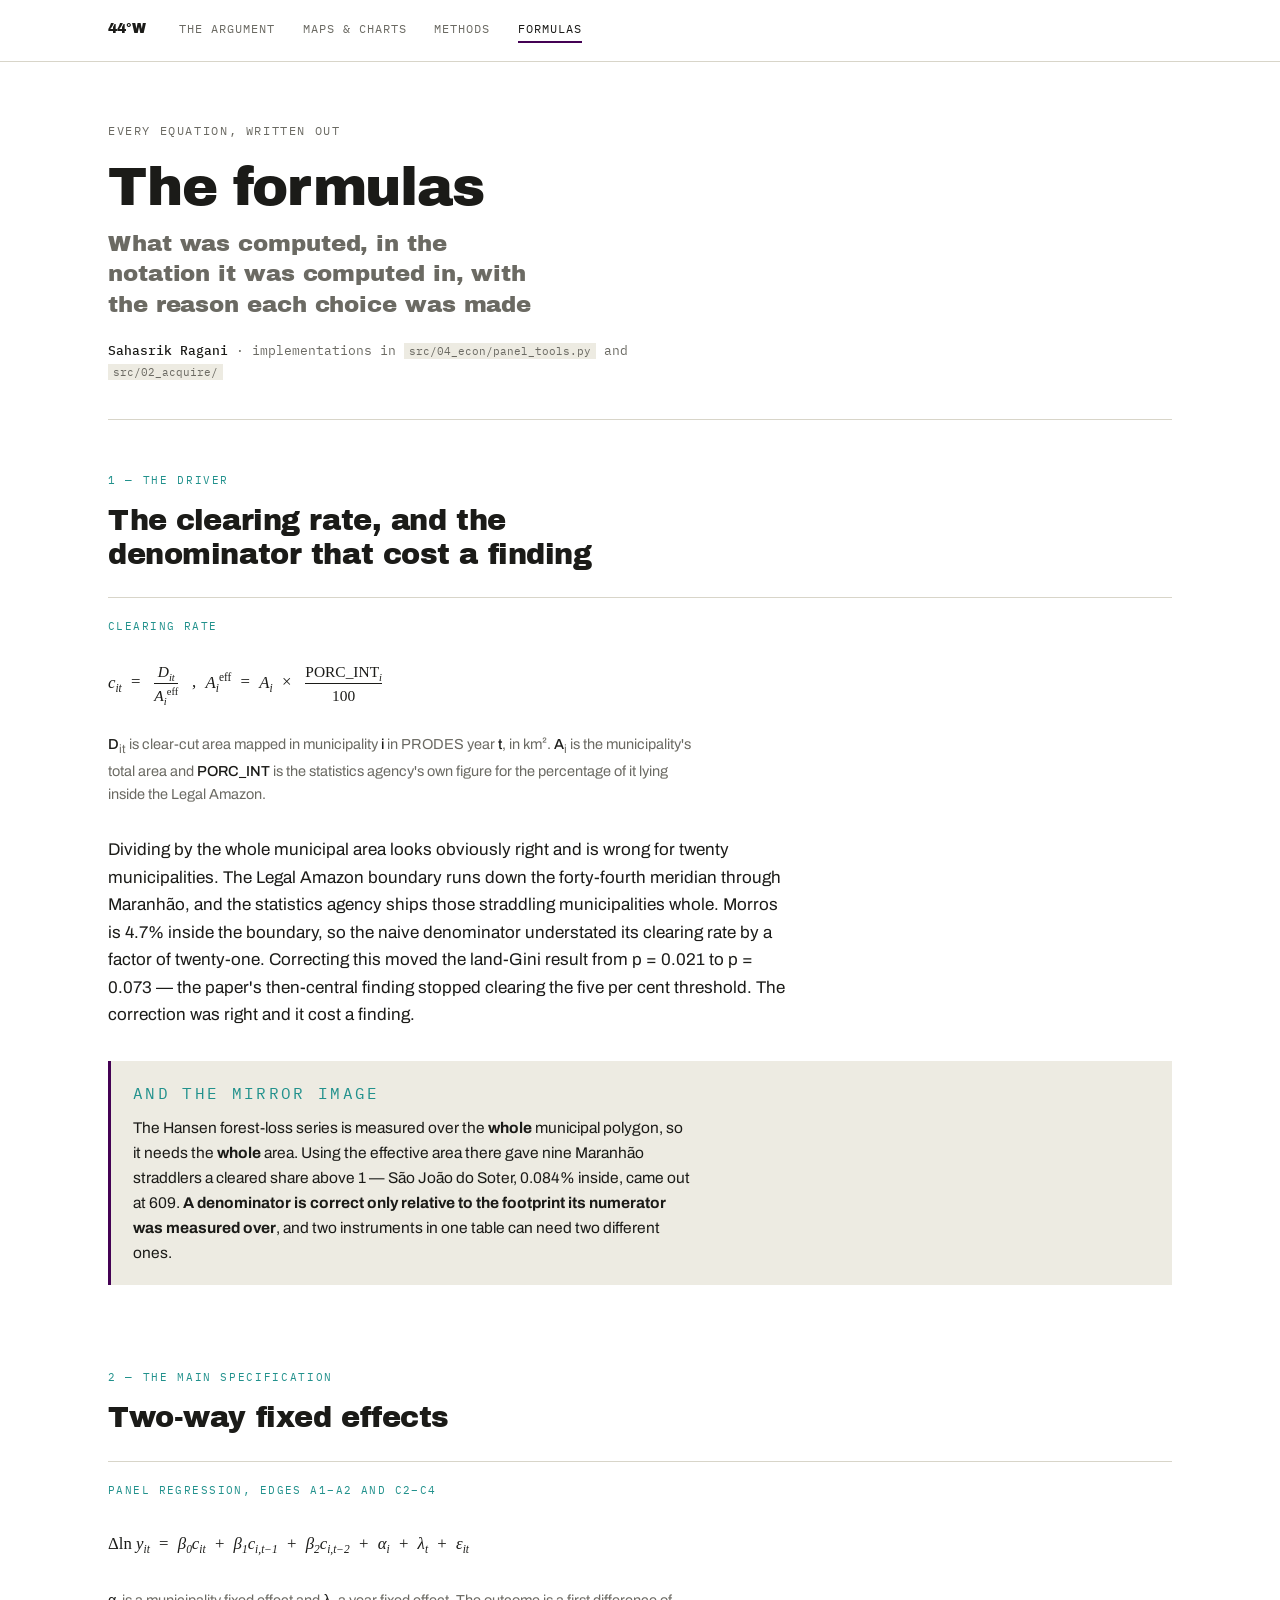
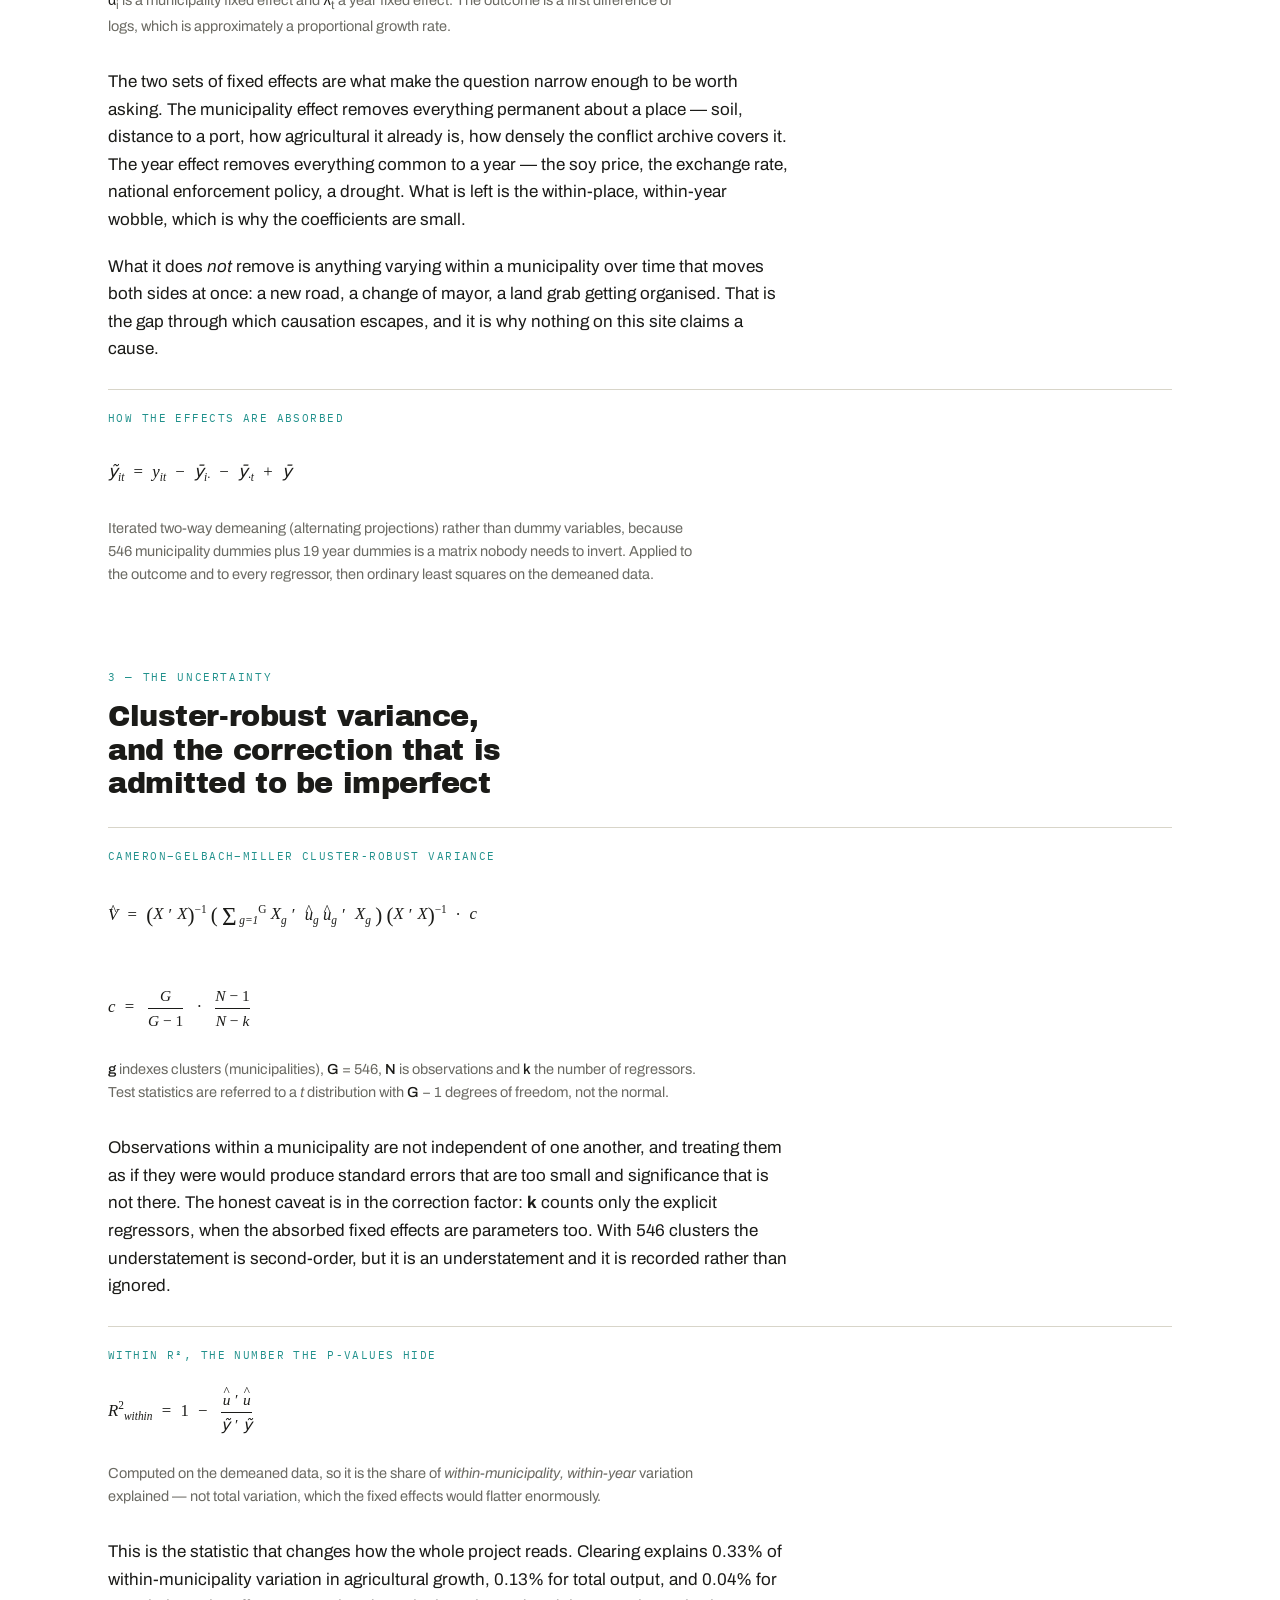
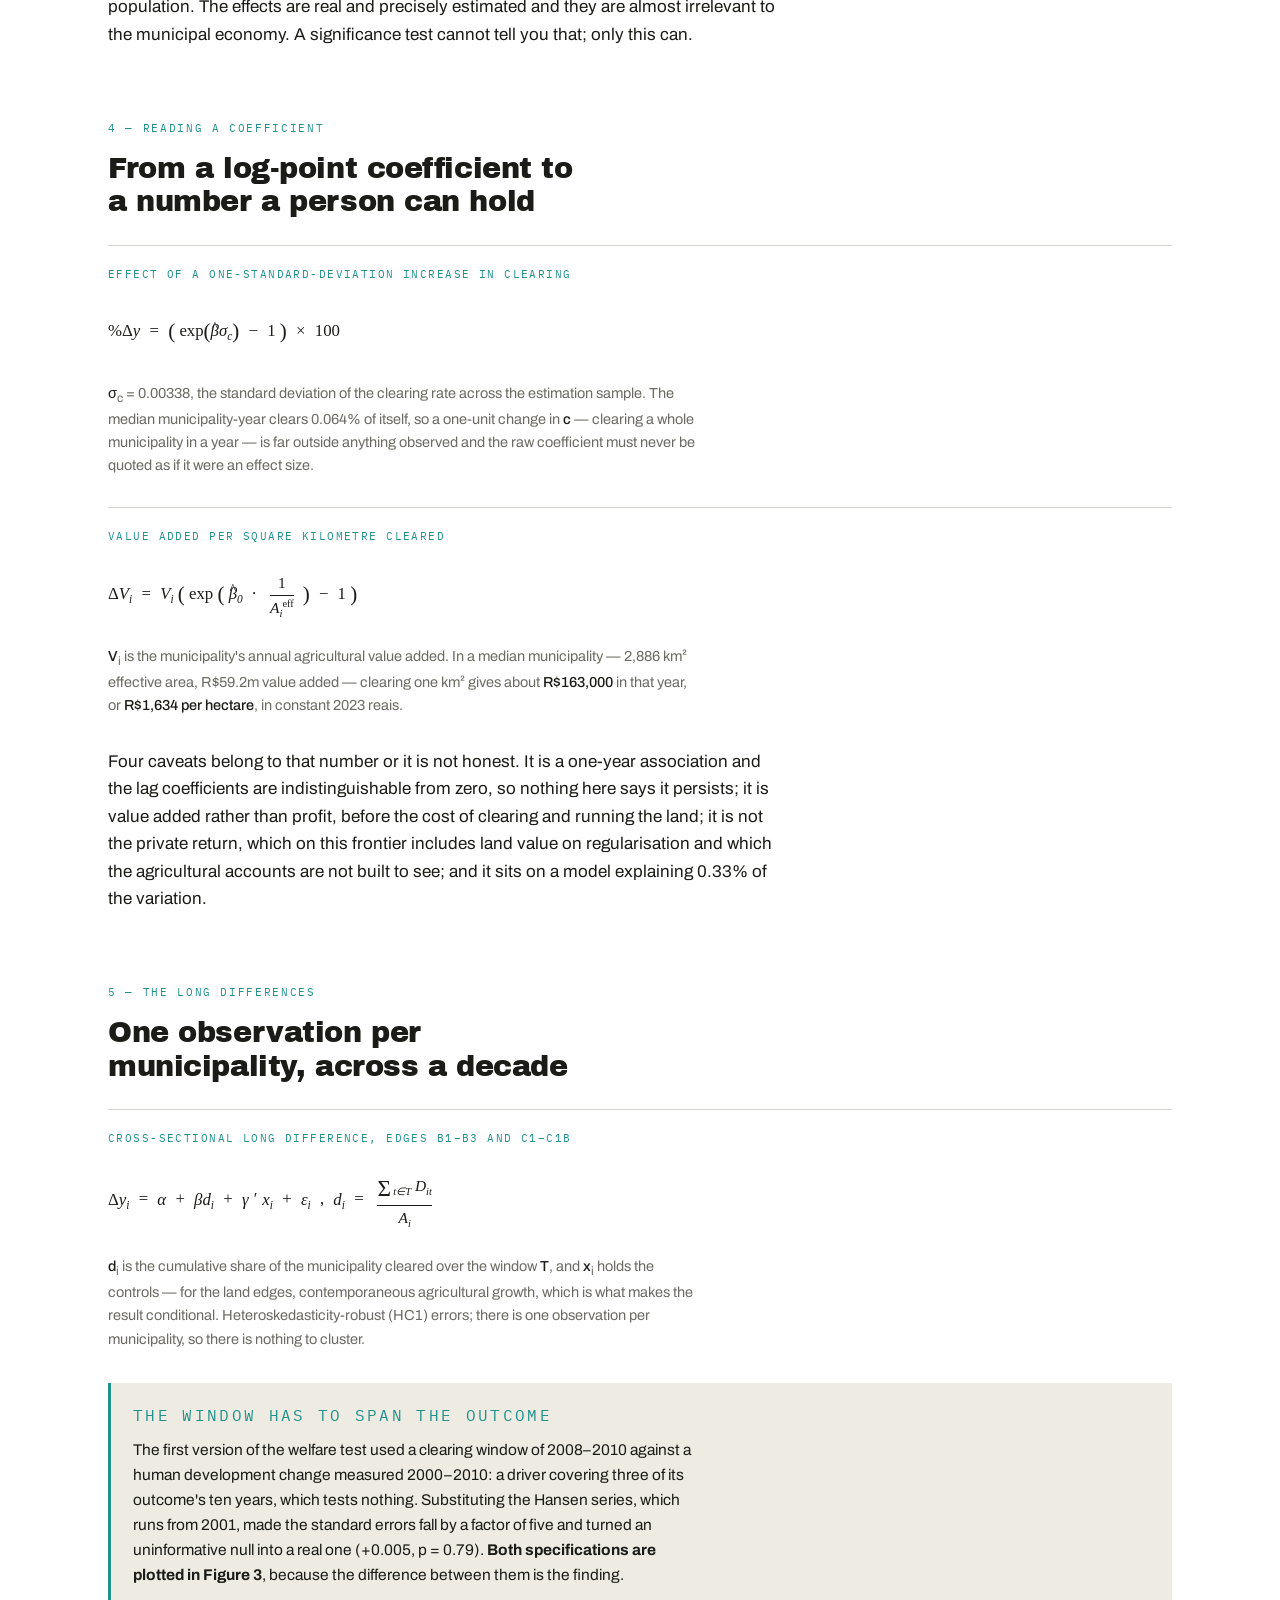
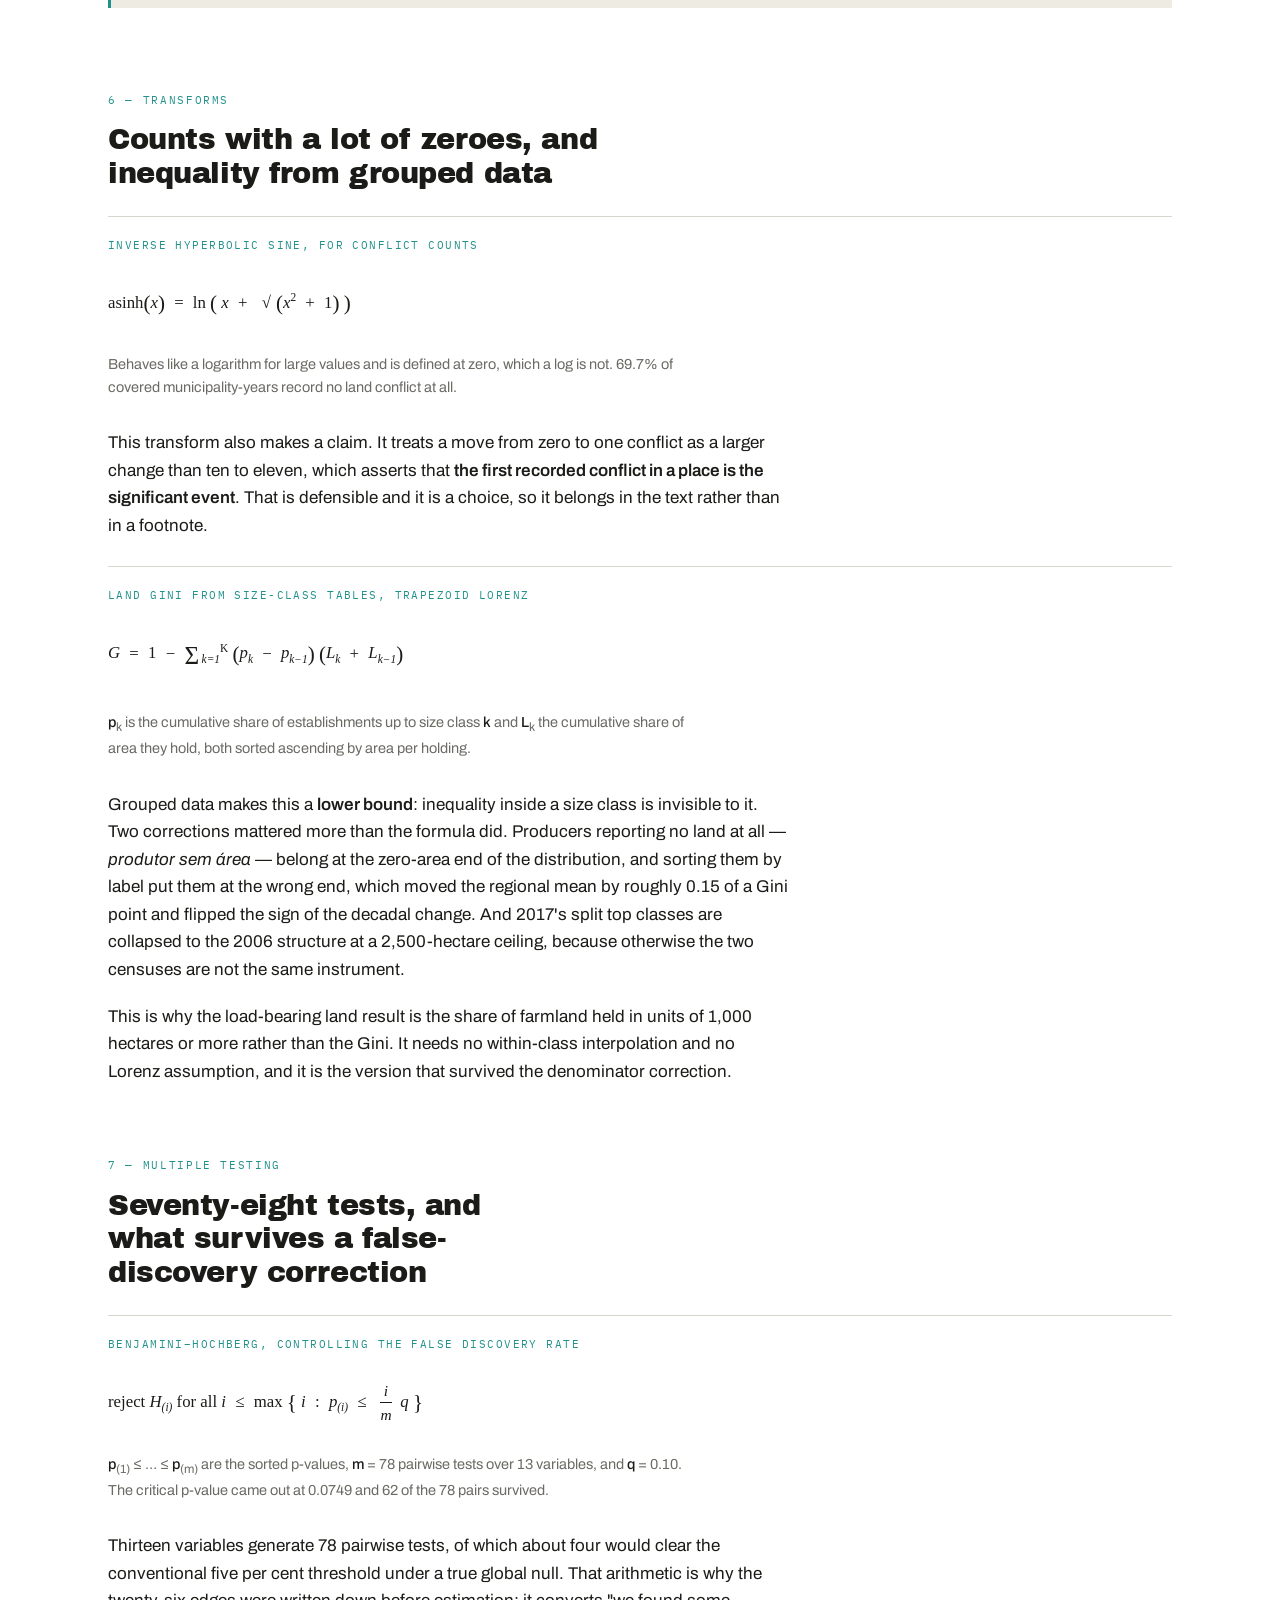
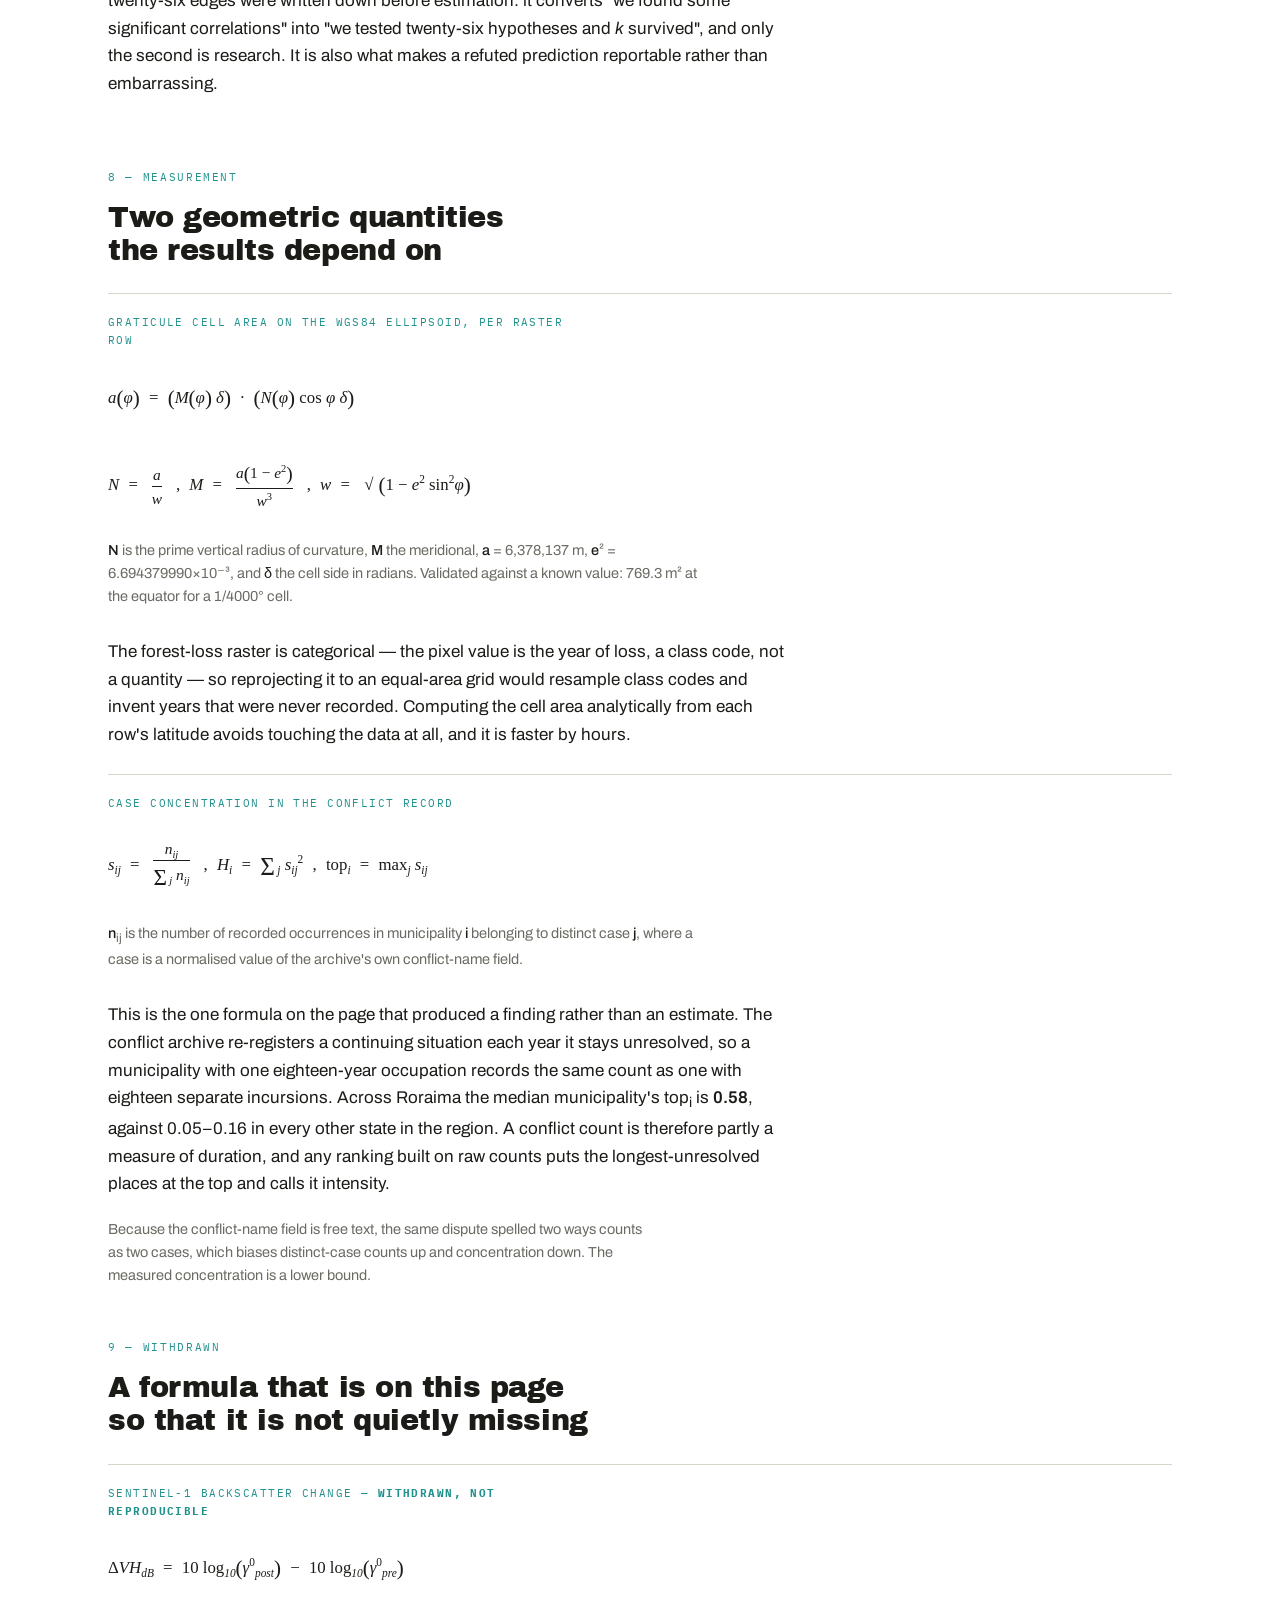
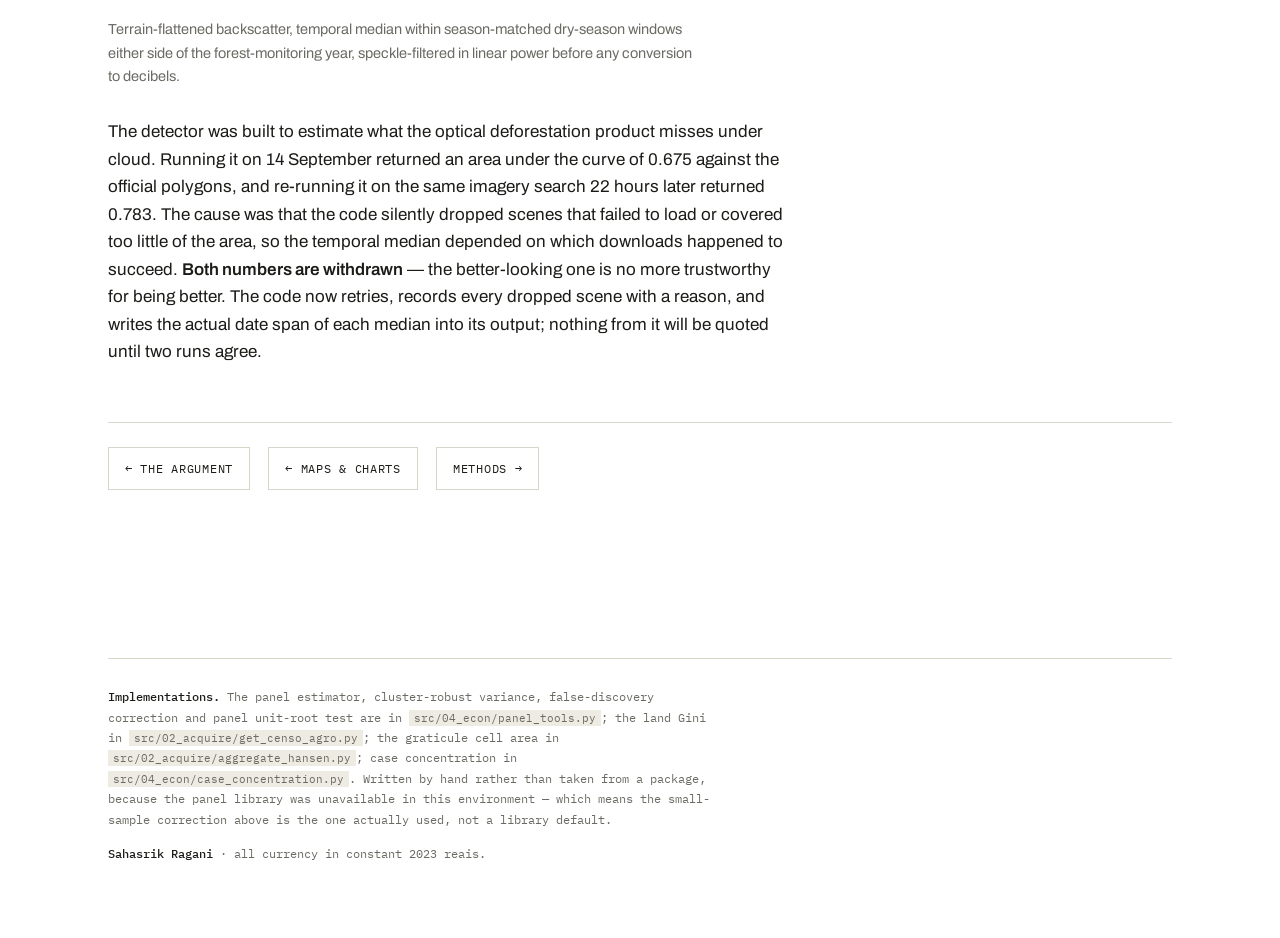
==== formulas.html @ 08ed49d7 "Amazon decoupling site" ====
<!doctype html>
<html lang="en">
<head>
<meta charset="utf-8">
<meta name="viewport" content="width=device-width, initial-scale=1">
<title>Formulas — Amazon deforestation and growth</title>
<meta name="description" content="Every equation used in the Amazon decoupling panel, written out: the fixed-effects specification, cluster-robust errors, the land Gini, the transforms and the corrections.">
<link rel="preconnect" href="https://fonts.googleapis.com">
<link rel="preconnect" href="https://fonts.gstatic.com" crossorigin>
<link rel="stylesheet" href="https://fonts.googleapis.com/css2?family=Archivo:wght@400;500;600;700&family=Archivo+Black&family=IBM+Plex+Mono:wght@400;500&display=swap">
<link rel="stylesheet" href="assets/style.css">
</head>
<body>

<nav class="nav"><div class="wrap">
  <a class="mark" href="index.html">44°W</a>
  <a class="page" href="index.html">The argument</a>
  <a class="page" href="maps.html">Maps &amp; charts</a>
  <a class="page" href="methods.html">Methods</a>
  <a class="page" href="formulas.html" aria-current="page">Formulas</a>
</div></nav>

<div class="wrap">

<header class="mast">
  <p class="eyebrow">Every equation, written out</p>
  <h1>The formulas
    <span class="sub">What was computed, in the notation it was computed in, with the reason each choice was made</span>
  </h1>
  <p class="byline"><b>Sahasrik Ragani</b> · implementations in <code>src/04_econ/panel_tools.py</code> and <code>src/02_acquire/</code></p>
</header>

<main>

<section>
  <p class="beat">1 — The driver</p>
  <h2>The clearing rate, and the denominator that cost a finding</h2>

  <div class="formula">
    <p class="name">Clearing rate</p>
    <div class="math"><span class="v">c</span><sub>it</sub> <span class="op">=</span>
      <span class="frac"><span class="num"><span class="v">D</span><sub>it</sub></span><span class="den"><span class="v">A</span><sub>i</sub><sup>eff</sup></span></span>
      <span class="op">,</span>
      <span class="v">A</span><sub>i</sub><sup>eff</sup> <span class="op">=</span>
      <span class="v">A</span><sub>i</sub> <span class="op">×</span>
      <span class="frac"><span class="num">PORC_INT<sub>i</sub></span><span class="den">100</span></span>
    </div>
    <p class="where"><b>D</b><sub>it</sub> is clear-cut area mapped in municipality <b>i</b> in PRODES year <b>t</b>, in km². <b>A</b><sub>i</sub> is the municipality's total area and <b>PORC_INT</b> is the statistics agency's own figure for the percentage of it lying inside the Legal Amazon.</p>
  </div>

  <p>Dividing by the whole municipal area looks obviously right and is wrong for twenty municipalities. The Legal Amazon boundary runs down the forty-fourth meridian through Maranhão, and the statistics agency ships those straddling municipalities whole. Morros is 4.7% inside the boundary, so the naive denominator understated its clearing rate by a factor of twenty-one. Correcting this moved the land-Gini result from p = 0.021 to p = 0.073 — the paper's then-central finding stopped clearing the five per cent threshold. The correction was right and it cost a finding.</p>

  <div class="note warn">
    <p class="beat">And the mirror image</p>
    <p>The Hansen forest-loss series is measured over the <b>whole</b> municipal polygon, so it needs the <b>whole</b> area. Using the effective area there gave nine Maranhão straddlers a cleared share above 1 — São João do Soter, 0.084% inside, came out at 609. <b>A denominator is correct only relative to the footprint its numerator was measured over</b>, and two instruments in one table can need two different ones.</p>
  </div>
</section>

<section>
  <p class="beat">2 — The main specification</p>
  <h2>Two-way fixed effects</h2>

  <div class="formula">
    <p class="name">Panel regression, edges A1–A2 and C2–C4</p>
    <div class="math">
      Δ<span class="fn">ln</span> <span class="v">y</span><sub>it</sub> <span class="op">=</span>
      <span class="v">β</span><sub>0</sub><span class="v">c</span><sub>it</sub> <span class="op">+</span>
      <span class="v">β</span><sub>1</sub><span class="v">c</span><sub>i,t−1</sub> <span class="op">+</span>
      <span class="v">β</span><sub>2</sub><span class="v">c</span><sub>i,t−2</sub> <span class="op">+</span>
      <span class="v">α</span><sub>i</sub> <span class="op">+</span>
      <span class="v">λ</span><sub>t</sub> <span class="op">+</span>
      <span class="v">ε</span><sub>it</sub>
    </div>
    <p class="where"><b>α</b><sub>i</sub> is a municipality fixed effect and <b>λ</b><sub>t</sub> a year fixed effect. The outcome is a first difference of logs, which is approximately a proportional growth rate.</p>
  </div>

  <p>The two sets of fixed effects are what make the question narrow enough to be worth asking. The municipality effect removes everything permanent about a place — soil, distance to a port, how agricultural it already is, how densely the conflict archive covers it. The year effect removes everything common to a year — the soy price, the exchange rate, national enforcement policy, a drought. What is left is the within-place, within-year wobble, which is why the coefficients are small.</p>

  <p>What it does <em>not</em> remove is anything varying within a municipality over time that moves both sides at once: a new road, a change of mayor, a land grab getting organised. That is the gap through which causation escapes, and it is why nothing on this site claims a cause.</p>

  <div class="formula">
    <p class="name">How the effects are absorbed</p>
    <div class="math">
      <span class="v">ỹ</span><sub>it</sub> <span class="op">=</span>
      <span class="v">y</span><sub>it</sub> <span class="op">−</span>
      <span class="v">ȳ</span><sub>i·</sub> <span class="op">−</span>
      <span class="v">ȳ</span><sub>·t</sub> <span class="op">+</span>
      <span class="v">ȳ</span>
    </div>
    <p class="where">Iterated two-way demeaning (alternating projections) rather than dummy variables, because 546 municipality dummies plus 19 year dummies is a matrix nobody needs to invert. Applied to the outcome and to every regressor, then ordinary least squares on the demeaned data.</p>
  </div>
</section>

<section>
  <p class="beat">3 — The uncertainty</p>
  <h2>Cluster-robust variance, and the correction that is admitted to be imperfect</h2>

  <div class="formula">
    <p class="name">Cameron–Gelbach–Miller cluster-robust variance</p>
    <div class="math">
      <span class="hat"><span class="v">V</span></span> <span class="op">=</span>
      <span class="paren">(</span><span class="v">X</span><span class="op">′</span><span class="v">X</span><span class="paren">)</span><sup>−1</sup>
      <span class="paren">(</span>
      <span class="big">Σ</span><sub>g=1</sub><sup>G</sup>
      <span class="v">X</span><sub>g</sub><span class="op">′</span>
      <span class="hat"><span class="v">u</span></span><sub>g</sub>
      <span class="hat"><span class="v">u</span></span><sub>g</sub><span class="op">′</span>
      <span class="v">X</span><sub>g</sub>
      <span class="paren">)</span>
      <span class="paren">(</span><span class="v">X</span><span class="op">′</span><span class="v">X</span><span class="paren">)</span><sup>−1</sup>
      <span class="op">·</span> <span class="v">c</span>
    </div>
    <div class="math">
      <span class="v">c</span> <span class="op">=</span>
      <span class="frac"><span class="num"><span class="v">G</span></span><span class="den"><span class="v">G</span> − 1</span></span>
      <span class="op">·</span>
      <span class="frac"><span class="num"><span class="v">N</span> − 1</span><span class="den"><span class="v">N</span> − <span class="v">k</span></span></span>
    </div>
    <p class="where"><b>g</b> indexes clusters (municipalities), <b>G</b> = 546, <b>N</b> is observations and <b>k</b> the number of regressors. Test statistics are referred to a <i>t</i> distribution with <b>G</b> − 1 degrees of freedom, not the normal.</p>
  </div>

  <p>Observations within a municipality are not independent of one another, and treating them as if they were would produce standard errors that are too small and significance that is not there. The honest caveat is in the correction factor: <b>k</b> counts only the explicit regressors, when the absorbed fixed effects are parameters too. With 546 clusters the understatement is second-order, but it is an understatement and it is recorded rather than ignored.</p>

  <div class="formula">
    <p class="name">Within R², the number the p-values hide</p>
    <div class="math">
      <span class="v">R</span><sup>2</sup><sub>within</sub> <span class="op">=</span>
      1 <span class="op">−</span>
      <span class="frac"><span class="num"><span class="hat"><span class="v">u</span></span><span class="op">′</span><span class="hat"><span class="v">u</span></span></span><span class="den"><span class="v">ỹ</span><span class="op">′</span><span class="v">ỹ</span></span></span>
    </div>
    <p class="where">Computed on the demeaned data, so it is the share of <i>within-municipality, within-year</i> variation explained — not total variation, which the fixed effects would flatter enormously.</p>
  </div>

  <p>This is the statistic that changes how the whole project reads. Clearing explains 0.33% of within-municipality variation in agricultural growth, 0.13% for total output, and 0.04% for population. The effects are real and precisely estimated and they are almost irrelevant to the municipal economy. A significance test cannot tell you that; only this can.</p>
</section>

<section>
  <p class="beat">4 — Reading a coefficient</p>
  <h2>From a log-point coefficient to a number a person can hold</h2>

  <div class="formula">
    <p class="name">Effect of a one-standard-deviation increase in clearing</p>
    <div class="math">
      %Δ<span class="v">y</span> <span class="op">=</span>
      <span class="paren">(</span>
      <span class="fn">exp</span><span class="paren">(</span><span class="hat"><span class="v">β</span></span><span class="v">σ</span><sub>c</sub><span class="paren">)</span>
      <span class="op">−</span> 1 <span class="paren">)</span> <span class="op">×</span> 100
    </div>
    <p class="where"><b>σ</b><sub>c</sub> = 0.00338, the standard deviation of the clearing rate across the estimation sample. The median municipality-year clears 0.064% of itself, so a one-unit change in <b>c</b> — clearing a whole municipality in a year — is far outside anything observed and the raw coefficient must never be quoted as if it were an effect size.</p>
  </div>

  <div class="formula">
    <p class="name">Value added per square kilometre cleared</p>
    <div class="math">
      Δ<span class="v">V</span><sub>i</sub> <span class="op">=</span>
      <span class="v">V</span><sub>i</sub>
      <span class="paren">(</span>
      <span class="fn">exp</span> <span class="paren">(</span>
      <span class="hat"><span class="v">β</span></span><sub>0</sub> <span class="op">·</span>
      <span class="frac"><span class="num">1</span><span class="den"><span class="v">A</span><sub>i</sub><sup>eff</sup></span></span>
      <span class="paren">)</span> <span class="op">−</span> 1 <span class="paren">)</span>
    </div>
    <p class="where"><b>V</b><sub>i</sub> is the municipality's annual agricultural value added. In a median municipality — 2,886 km² effective area, R$59.2m value added — clearing one km² gives about <b>R$163,000</b> in that year, or <b>R$1,634 per hectare</b>, in constant 2023 reais.</p>
  </div>

  <p>Four caveats belong to that number or it is not honest. It is a one-year association and the lag coefficients are indistinguishable from zero, so nothing here says it persists; it is value added rather than profit, before the cost of clearing and running the land; it is not the private return, which on this frontier includes land value on regularisation and which the agricultural accounts are not built to see; and it sits on a model explaining 0.33% of the variation.</p>
</section>

<section>
  <p class="beat">5 — The long differences</p>
  <h2>One observation per municipality, across a decade</h2>

  <div class="formula">
    <p class="name">Cross-sectional long difference, edges B1–B3 and C1–C1b</p>
    <div class="math">
      Δ<span class="v">y</span><sub>i</sub> <span class="op">=</span>
      <span class="v">α</span> <span class="op">+</span>
      <span class="v">β</span><span class="v">d</span><sub>i</sub> <span class="op">+</span>
      <span class="v">γ</span><span class="op">′</span><span class="v">x</span><sub>i</sub> <span class="op">+</span>
      <span class="v">ε</span><sub>i</sub>
      <span class="op">,</span>
      <span class="v">d</span><sub>i</sub> <span class="op">=</span>
      <span class="frac"><span class="num"><span class="big">Σ</span><sub>t∈T</sub> <span class="v">D</span><sub>it</sub></span><span class="den"><span class="v">A</span><sub>i</sub></span></span>
    </div>
    <p class="where"><b>d</b><sub>i</sub> is the cumulative share of the municipality cleared over the window <b>T</b>, and <b>x</b><sub>i</sub> holds the controls — for the land edges, contemporaneous agricultural growth, which is what makes the result conditional. Heteroskedasticity-robust (HC1) errors; there is one observation per municipality, so there is nothing to cluster.</p>
  </div>

  <div class="note">
    <p class="beat">The window has to span the outcome</p>
    <p>The first version of the welfare test used a clearing window of 2008–2010 against a human development change measured 2000–2010: a driver covering three of its outcome's ten years, which tests nothing. Substituting the Hansen series, which runs from 2001, made the standard errors fall by a factor of five and turned an uninformative null into a real one (+0.005, p = 0.79). <b>Both specifications are plotted in Figure 3</b>, because the difference between them is the finding.</p>
  </div>
</section>

<section>
  <p class="beat">6 — Transforms</p>
  <h2>Counts with a lot of zeroes, and inequality from grouped data</h2>

  <div class="formula">
    <p class="name">Inverse hyperbolic sine, for conflict counts</p>
    <div class="math">
      <span class="fn">asinh</span><span class="paren">(</span><span class="v">x</span><span class="paren">)</span>
      <span class="op">=</span>
      <span class="fn">ln</span> <span class="paren">(</span>
      <span class="v">x</span> <span class="op">+</span>
      <span class="op">√</span><span class="paren">(</span><span class="v">x</span><sup>2</sup> <span class="op">+</span> 1<span class="paren">)</span>
      <span class="paren">)</span>
    </div>
    <p class="where">Behaves like a logarithm for large values and is defined at zero, which a log is not. 69.7% of covered municipality-years record no land conflict at all.</p>
  </div>

  <p>This transform also makes a claim. It treats a move from zero to one conflict as a larger change than ten to eleven, which asserts that <strong>the first recorded conflict in a place is the significant event</strong>. That is defensible and it is a choice, so it belongs in the text rather than in a footnote.</p>

  <div class="formula">
    <p class="name">Land Gini from size-class tables, trapezoid Lorenz</p>
    <div class="math">
      <span class="v">G</span> <span class="op">=</span> 1 <span class="op">−</span>
      <span class="big">Σ</span><sub>k=1</sub><sup>K</sup>
      <span class="paren">(</span><span class="v">p</span><sub>k</sub> <span class="op">−</span> <span class="v">p</span><sub>k−1</sub><span class="paren">)</span>
      <span class="paren">(</span><span class="v">L</span><sub>k</sub> <span class="op">+</span> <span class="v">L</span><sub>k−1</sub><span class="paren">)</span>
    </div>
    <p class="where"><b>p</b><sub>k</sub> is the cumulative share of establishments up to size class <b>k</b> and <b>L</b><sub>k</sub> the cumulative share of area they hold, both sorted ascending by area per holding.</p>
  </div>

  <p>Grouped data makes this a <strong>lower bound</strong>: inequality inside a size class is invisible to it. Two corrections mattered more than the formula did. Producers reporting no land at all — <i>produtor sem área</i> — belong at the zero-area end of the distribution, and sorting them by label put them at the wrong end, which moved the regional mean by roughly 0.15 of a Gini point and flipped the sign of the decadal change. And 2017's split top classes are collapsed to the 2006 structure at a 2,500-hectare ceiling, because otherwise the two censuses are not the same instrument.</p>

  <p>This is why the load-bearing land result is the share of farmland held in units of 1,000 hectares or more rather than the Gini. It needs no within-class interpolation and no Lorenz assumption, and it is the version that survived the denominator correction.</p>
</section>

<section>
  <p class="beat">7 — Multiple testing</p>
  <h2>Seventy-eight tests, and what survives a false-discovery correction</h2>

  <div class="formula">
    <p class="name">Benjamini–Hochberg, controlling the false discovery rate</p>
    <div class="math">
      reject <span class="v">H</span><sub>(i)</sub> for all <span class="v">i</span> <span class="op">≤</span>
      <span class="fn">max</span> <span class="paren">{</span> <span class="v">i</span> <span class="op">:</span>
      <span class="v">p</span><sub>(i)</sub> <span class="op">≤</span>
      <span class="frac"><span class="num"><span class="v">i</span></span><span class="den"><span class="v">m</span></span></span>
      <span class="v">q</span> <span class="paren">}</span>
    </div>
    <p class="where"><b>p</b><sub>(1)</sub> ≤ … ≤ <b>p</b><sub>(m)</sub> are the sorted p-values, <b>m</b> = 78 pairwise tests over 13 variables, and <b>q</b> = 0.10. The critical p-value came out at 0.0749 and 62 of the 78 pairs survived.</p>
  </div>

  <p>Thirteen variables generate 78 pairwise tests, of which about four would clear the conventional five per cent threshold under a true global null. That arithmetic is why the twenty-six edges were written down before estimation: it converts "we found some significant correlations" into "we tested twenty-six hypotheses and <em>k</em> survived", and only the second is research. It is also what makes a refuted prediction reportable rather than embarrassing.</p>
</section>

<section>
  <p class="beat">8 — Measurement</p>
  <h2>Two geometric quantities the results depend on</h2>

  <div class="formula">
    <p class="name">Graticule cell area on the WGS84 ellipsoid, per raster row</p>
    <div class="math">
      <span class="v">a</span><span class="paren">(</span><span class="v">φ</span><span class="paren">)</span> <span class="op">=</span>
      <span class="paren">(</span><span class="v">M</span><span class="paren">(</span><span class="v">φ</span><span class="paren">)</span> <span class="v">δ</span><span class="paren">)</span>
      <span class="op">·</span>
      <span class="paren">(</span><span class="v">N</span><span class="paren">(</span><span class="v">φ</span><span class="paren">)</span>
      <span class="fn">cos</span> <span class="v">φ</span> <span class="v">δ</span><span class="paren">)</span>
    </div>
    <div class="math">
      <span class="v">N</span> <span class="op">=</span>
      <span class="frac"><span class="num"><span class="v">a</span></span><span class="den"><span class="v">w</span></span></span>
      <span class="op">,</span>
      <span class="v">M</span> <span class="op">=</span>
      <span class="frac"><span class="num"><span class="v">a</span><span class="paren">(</span>1 − <span class="v">e</span><sup>2</sup><span class="paren">)</span></span><span class="den"><span class="v">w</span><sup>3</sup></span></span>
      <span class="op">,</span>
      <span class="v">w</span> <span class="op">=</span>
      <span class="op">√</span><span class="paren">(</span>1 − <span class="v">e</span><sup>2</sup> <span class="fn">sin</span><sup>2</sup><span class="v">φ</span><span class="paren">)</span>
    </div>
    <p class="where"><b>N</b> is the prime vertical radius of curvature, <b>M</b> the meridional, <b>a</b> = 6,378,137 m, <b>e</b>² = 6.694379990×10⁻³, and <b>δ</b> the cell side in radians. Validated against a known value: 769.3 m² at the equator for a 1/4000° cell.</p>
  </div>

  <p>The forest-loss raster is categorical — the pixel value is the year of loss, a class code, not a quantity — so reprojecting it to an equal-area grid would resample class codes and invent years that were never recorded. Computing the cell area analytically from each row's latitude avoids touching the data at all, and it is faster by hours.</p>

  <div class="formula">
    <p class="name">Case concentration in the conflict record</p>
    <div class="math">
      <span class="v">s</span><sub>ij</sub> <span class="op">=</span>
      <span class="frac"><span class="num"><span class="v">n</span><sub>ij</sub></span><span class="den"><span class="big">Σ</span><sub>j</sub> <span class="v">n</span><sub>ij</sub></span></span>
      <span class="op">,</span>
      <span class="v">H</span><sub>i</sub> <span class="op">=</span>
      <span class="big">Σ</span><sub>j</sub> <span class="v">s</span><sub>ij</sub><sup>2</sup>
      <span class="op">,</span>
      top<sub>i</sub> <span class="op">=</span>
      <span class="fn">max</span><sub>j</sub> <span class="v">s</span><sub>ij</sub>
    </div>
    <p class="where"><b>n</b><sub>ij</sub> is the number of recorded occurrences in municipality <b>i</b> belonging to distinct case <b>j</b>, where a case is a normalised value of the archive's own conflict-name field.</p>
  </div>

  <p>This is the one formula on the page that produced a finding rather than an estimate. The conflict archive re-registers a continuing situation each year it stays unresolved, so a municipality with one eighteen-year occupation records the same count as one with eighteen separate incursions. Across Roraima the median municipality's <span class="fn">top</span><sub>i</sub> is <strong>0.58</strong>, against 0.05–0.16 in every other state in the region. A conflict count is therefore partly a measure of duration, and any ranking built on raw counts puts the longest-unresolved places at the top and calls it intensity.</p>

  <p class="where" style="max-width:68ch">Because the conflict-name field is free text, the same dispute spelled two ways counts as two cases, which biases distinct-case counts up and concentration down. The measured concentration is a lower bound.</p>
</section>

<section>
  <p class="beat">9 — Withdrawn</p>
  <h2>A formula that is on this page so that it is not quietly missing</h2>

  <div class="formula">
    <p class="name">Sentinel-1 backscatter change — <b>withdrawn, not reproducible</b></p>
    <div class="math">
      Δ<span class="v">VH</span><sub>dB</sub> <span class="op">=</span>
      10 <span class="fn">log</span><sub>10</sub><span class="paren">(</span><span class="v">γ</span><sup>0</sup><sub>post</sub><span class="paren">)</span>
      <span class="op">−</span>
      10 <span class="fn">log</span><sub>10</sub><span class="paren">(</span><span class="v">γ</span><sup>0</sup><sub>pre</sub><span class="paren">)</span>
    </div>
    <p class="where">Terrain-flattened backscatter, temporal median within season-matched dry-season windows either side of the forest-monitoring year, speckle-filtered in linear power before any conversion to decibels.</p>
  </div>

  <p>The detector was built to estimate what the optical deforestation product misses under cloud. Running it on 14 September returned an area under the curve of 0.675 against the official polygons, and re-running it on the same imagery search 22 hours later returned 0.783. The cause was that the code silently dropped scenes that failed to load or covered too little of the area, so the temporal median depended on which downloads happened to succeed. <strong>Both numbers are withdrawn</strong> — the better-looking one is no more trustworthy for being better. The code now retries, records every dropped scene with a reason, and writes the actual date span of each median into its output; nothing from it will be quoted until two runs agree.</p>
</section>

<div class="pager">
  <a href="index.html">← The argument</a>
  <a href="maps.html">← Maps &amp; charts</a>
  <a href="methods.html">Methods →</a>
</div>

</main>

<footer>
  <p><b>Implementations.</b> The panel estimator, cluster-robust variance, false-discovery correction and panel unit-root test are in <code>src/04_econ/panel_tools.py</code>; the land Gini in <code>src/02_acquire/get_censo_agro.py</code>; the graticule cell area in <code>src/02_acquire/aggregate_hansen.py</code>; case concentration in <code>src/04_econ/case_concentration.py</code>. Written by hand rather than taken from a package, because the panel library was unavailable in this environment — which means the small-sample correction above is the one actually used, not a library default.</p>
  <p><b>Sahasrik Ragani</b> · all currency in constant 2023 reais.</p>
</footer>

</div>
</body>
</html>
---- assets/style.css ----
/* ---------------------------------------------------------------------------
   Amazon decoupling — site style
   House style, 2026-09 revision: plain white ground (viz_theme.BG = #FFFFFF),
   Archivo, viridis accents. The figures are rendered on the same white, so a
   figure sits on the page with no visible plate edge. Single theme by
   deliberate choice: the PNGs have a baked-in white ground and a dark mode
   would fight every one of them.
--------------------------------------------------------------------------- */

:root{
  color-scheme: light;

  /* ground + ink: taken from viz_theme.py so page and figures agree exactly */
  --bg:#FFFFFF;
  --panel:#EDEBE2;          /* viz_theme.PANEL_BG — insets, callouts */
  --ink:#1B1B18;            /* viz_theme.TEXT */
  --muted:#6B6A63;          /* viz_theme.MUTED */
  --grid:#D8D5C9;           /* viz_theme.GRID — rules and hairlines */
  --grid-soft:#EAE8E0;

  /* viridis, sampled: the same ramp the maps use */
  --v-deep:#440154;
  --v-blue:#3B528B;
  --v-teal:#21918C;
  --v-lime:#5EC962;

  --measure:68ch;
  --maxw:1120px;

  --fs-body:17px;
}

*{box-sizing:border-box}

html{-webkit-text-size-adjust:100%}

body{
  margin:0;
  background:var(--bg);
  color:var(--ink);
  font-family:"Archivo","Helvetica Neue",Arial,sans-serif;
  font-size:var(--fs-body);
  line-height:1.62;
  -webkit-font-smoothing:antialiased;
}

/* ---------- shell ---------- */
.wrap{max-width:var(--maxw);margin:0 auto;padding:0 28px}

/* ---------- site nav ---------- */
.nav{border-bottom:1px solid var(--grid);background:var(--bg)}
.nav .wrap{
  display:flex;align-items:baseline;gap:28px;flex-wrap:wrap;
  padding-top:18px;padding-bottom:18px;
}
.nav .mark{
  font-family:"Archivo Black","Archivo",sans-serif;
  font-size:14px;letter-spacing:-.01em;text-decoration:none;color:var(--ink);
  margin-right:6px;
}
.nav a.page{
  font-family:"IBM Plex Mono",ui-monospace,Menlo,monospace;
  font-size:12px;letter-spacing:.08em;text-transform:uppercase;
  color:var(--muted);text-decoration:none;
  padding-bottom:3px;border-bottom:2px solid transparent;
}
.nav a.page:hover{color:var(--ink)}
.nav a.page[aria-current="page"]{color:var(--ink);border-bottom-color:var(--v-deep)}

/* ---------- masthead ---------- */
header.mast{padding:60px 0 38px;border-bottom:1px solid var(--grid)}
.eyebrow{
  font-family:"IBM Plex Mono",ui-monospace,monospace;
  font-size:11.5px;letter-spacing:.14em;text-transform:uppercase;
  color:var(--muted);margin:0 0 18px;
}
h1{
  font-family:"Archivo Black","Archivo",sans-serif;font-weight:400;
  font-size:clamp(2.05rem,5vw,3.4rem);line-height:1.04;letter-spacing:-.022em;
  margin:0 0 16px;text-wrap:balance;max-width:20ch;
}
h1 .sub{
  display:block;color:var(--muted);font-size:.42em;line-height:1.32;
  letter-spacing:-.004em;margin-top:.6em;max-width:36ch;
}
.byline{
  font-family:"IBM Plex Mono",ui-monospace,monospace;
  font-size:12.5px;color:var(--muted);margin:20px 0 0;
}
.byline b{color:var(--ink);font-weight:500}

/* ---------- sections ---------- */
main{padding-bottom:96px}
section{padding-top:52px}
h2{
  font-family:"Archivo Black","Archivo",sans-serif;font-weight:400;
  font-size:clamp(1.32rem,2.5vw,1.8rem);line-height:1.16;
  letter-spacing:-.015em;margin:0 0 6px;max-width:26ch;text-wrap:balance;
}
h3{
  font-family:"Archivo","Helvetica Neue",sans-serif;font-weight:700;
  font-size:1.06rem;line-height:1.3;margin:34px 0 8px;max-width:40ch;
}
.beat{
  font-family:"IBM Plex Mono",ui-monospace,monospace;
  font-size:11px;letter-spacing:.15em;text-transform:uppercase;
  color:var(--v-teal);margin:0 0 14px;
}
p{max-width:var(--measure);margin:0 0 1.15em}
a{color:var(--v-deep);text-underline-offset:2px}
a:hover{color:var(--ink)}
strong{font-weight:600}
:focus-visible{outline:2px solid var(--v-teal);outline-offset:3px}

/* ---------- the plain-language finding block ---------- */
.finding{
  margin:38px 0;padding:26px 0 22px;
  border-top:2px solid var(--ink);border-bottom:1px solid var(--grid);
}
.finding .says{
  font-family:"Archivo","Helvetica Neue",sans-serif;font-weight:600;
  font-size:clamp(1.08rem,2.1vw,1.34rem);line-height:1.42;
  letter-spacing:-.008em;max-width:46ch;margin:0 0 16px;text-wrap:pretty;
}
.finding .stat{
  display:flex;flex-wrap:wrap;gap:8px 30px;
  font-family:"IBM Plex Mono",ui-monospace,monospace;
  font-size:12.5px;color:var(--muted);font-variant-numeric:tabular-nums;
}
.finding .stat b{color:var(--ink);font-weight:500}
.finding.null-result{border-top-color:var(--muted)}

/* ---------- figures ---------- */
figure{margin:36px 0 42px}
figure img{
  display:block;width:100%;height:auto;
  border:1px solid var(--grid-soft);
}
figcaption{
  font-family:"IBM Plex Mono",ui-monospace,monospace;
  font-size:12px;line-height:1.55;color:var(--muted);
  padding-top:12px;margin-top:11px;border-top:1px solid var(--grid);
  max-width:92ch;
}
figcaption b{color:var(--ink);font-weight:500}

/* ---------- tables ---------- */
.tablewrap{overflow-x:auto;margin:26px 0 32px}
table{border-collapse:collapse;width:100%;font-size:14.5px}
th,td{
  text-align:left;padding:10px 18px 10px 0;
  border-bottom:1px solid var(--grid-soft);vertical-align:top;
}
th{
  font-family:"IBM Plex Mono",ui-monospace,monospace;
  font-size:11px;letter-spacing:.09em;text-transform:uppercase;
  color:var(--muted);font-weight:500;border-bottom:1px solid var(--grid);
}
td.num{font-variant-numeric:tabular-nums;white-space:nowrap}
tr.is-null td{color:var(--muted)}

/* ---------- callout ---------- */
.note{
  margin:32px 0;padding:20px 22px;background:var(--panel);
  border-left:3px solid var(--v-teal);
}
.note p{max-width:62ch;margin-bottom:.7em;font-size:15.5px}
.note p:last-child{margin-bottom:0}
.note .beat{margin-bottom:9px}
.note.warn{border-left-color:var(--v-deep)}

/* ---------- formulas ---------- */
.formula{
  margin:26px 0 30px;padding:20px 0 0;border-top:1px solid var(--grid);
}
.formula .name{
  font-family:"IBM Plex Mono",ui-monospace,monospace;
  font-size:11px;letter-spacing:.13em;text-transform:uppercase;
  color:var(--v-teal);margin:0 0 12px;
}
.math{
  overflow-x:auto;padding:14px 0;margin:0 0 14px;
  font-size:1.05rem;
}
.where{
  font-size:14.5px;line-height:1.6;color:var(--muted);max-width:74ch;margin:0;
}
.where b{color:var(--ink);font-weight:500;font-style:normal}
.where code,p code,td code,li code{
  font-family:"IBM Plex Mono",ui-monospace,monospace;
  font-size:.88em;background:var(--panel);padding:1px 5px;
}

/* ---------- lists ---------- */
ul,ol{max-width:var(--measure);padding-left:1.15em}
li{margin-bottom:.5em}

/* ---------- footer ---------- */
footer{
  margin-top:72px;padding:28px 0 60px;border-top:1px solid var(--grid);
  font-family:"IBM Plex Mono",ui-monospace,monospace;
  font-size:12px;line-height:1.7;color:var(--muted);
}
footer b{color:var(--ink);font-weight:500}
footer p{max-width:86ch}

/* ---------- next/prev ---------- */
.pager{
  display:flex;gap:18px;flex-wrap:wrap;
  margin-top:56px;padding-top:24px;border-top:1px solid var(--grid);
}
.pager a{
  font-family:"IBM Plex Mono",ui-monospace,monospace;
  font-size:12px;letter-spacing:.06em;text-transform:uppercase;
  text-decoration:none;color:var(--ink);
  border:1px solid var(--grid);padding:11px 16px;
}
.pager a:hover{border-color:var(--ink)}

@media (max-width:640px){
  :root{--fs-body:16px}
  .wrap{padding:0 20px}
  .nav .wrap{gap:16px}
  header.mast{padding-top:40px}
  .finding .stat{gap:6px 18px}
}
@media (prefers-reduced-motion:reduce){*{animation:none!important;transition:none!important}}

/* ---------------------------------------------------------------------------
   Hand-set mathematics. No library: these expressions are simple enough that
   HTML renders them cleanly, and it keeps the page dependency-free and
   portable (a math library's web fonts are blocked in some embed contexts).
--------------------------------------------------------------------------- */
.math{
  font-family:"Iowan Old Style","Palatino Linotype",Palatino,Georgia,serif;
  line-height:2.1;
  color:var(--ink);
}
.math .v{font-style:italic}                      /* variable */
.math .op{padding:0 .3em;font-style:normal}      /* operator */
.math .fn{font-style:normal}                     /* function name */
.math sub{font-size:.68em;font-style:italic;line-height:0}
.math sup{font-size:.68em;line-height:0}
.math .big{font-size:1.5em;vertical-align:-.22em;padding-right:.1em}
.math .paren{font-size:1.25em;vertical-align:-.1em}
.math .frac{
  display:inline-flex;flex-direction:column;vertical-align:middle;
  text-align:center;padding:0 .3em;line-height:1.25;font-size:.92em;
}
.math .frac .den{border-top:1px solid var(--ink);padding-top:2px;margin-top:2px}
.math .hat{position:relative}
.math .hat::after{
  content:"^";position:absolute;left:50%;top:-.62em;
  transform:translateX(-50%);font-size:.85em;font-style:normal;
}
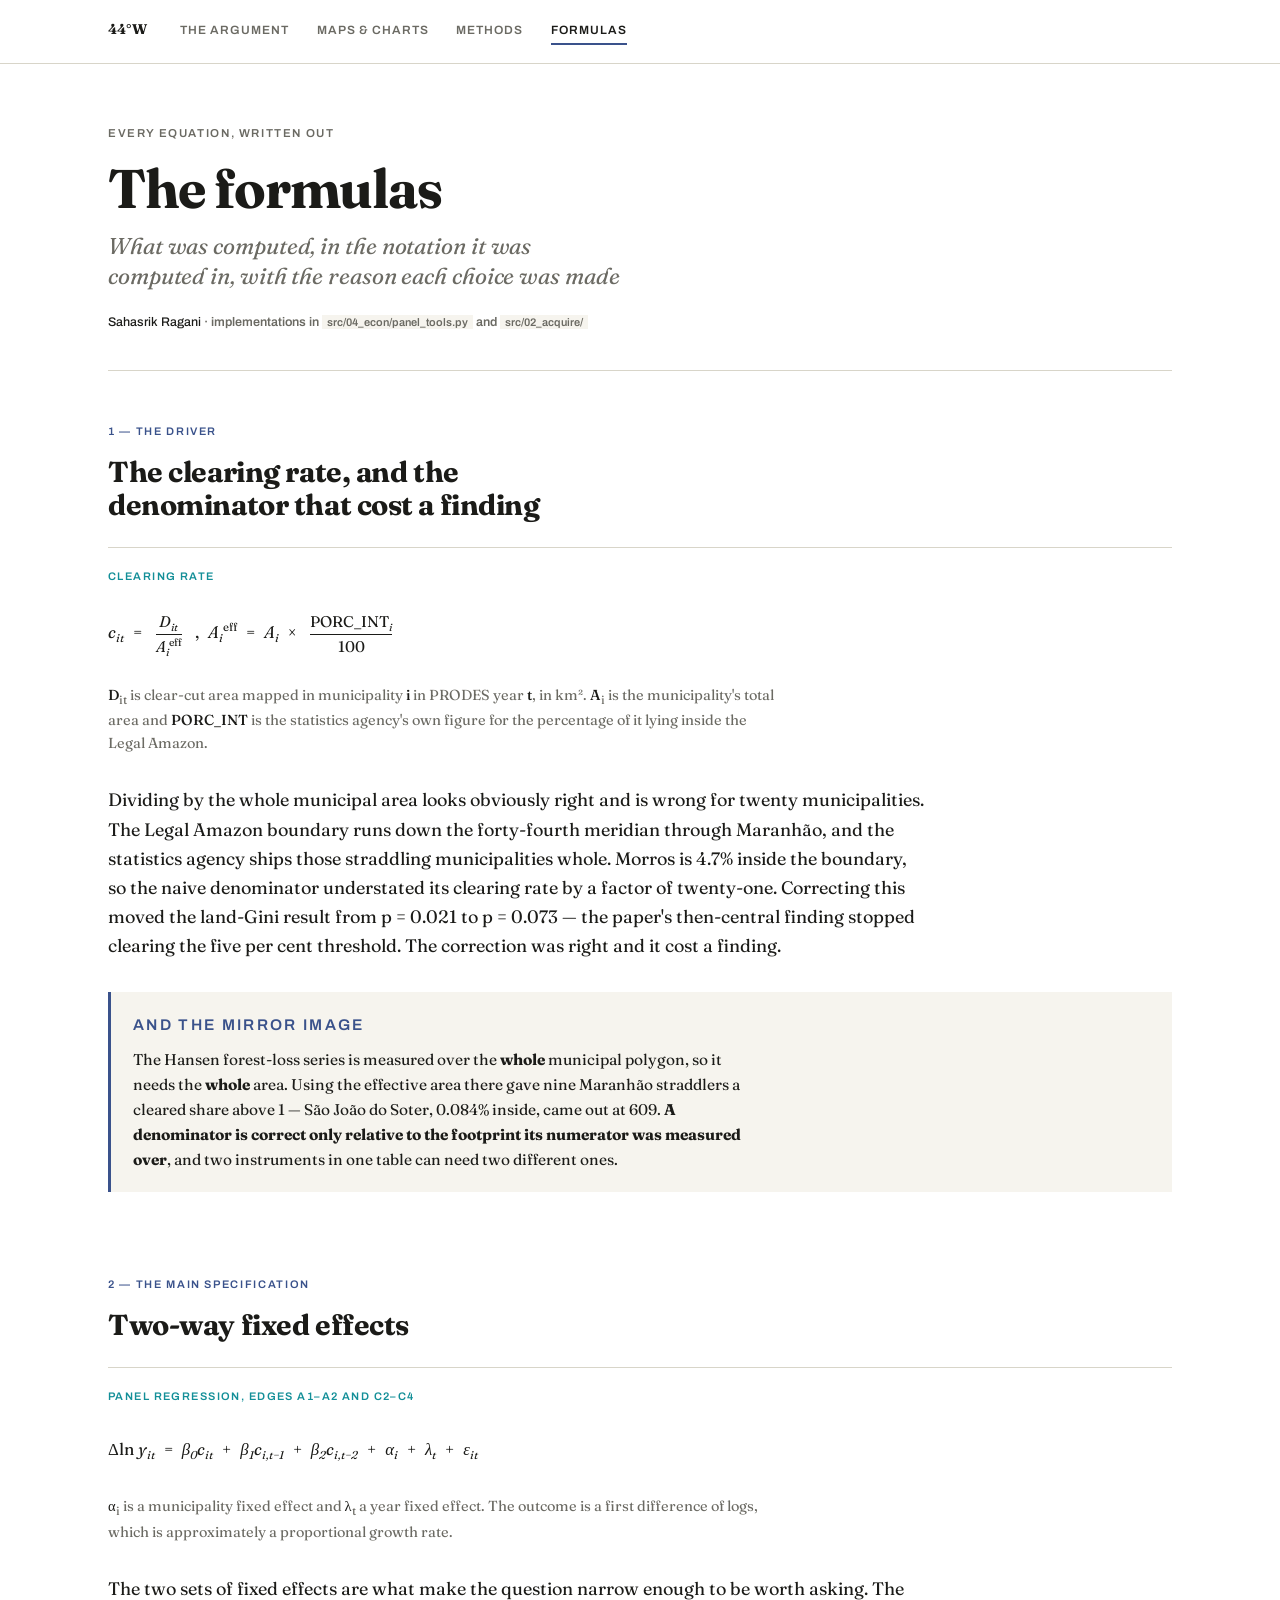
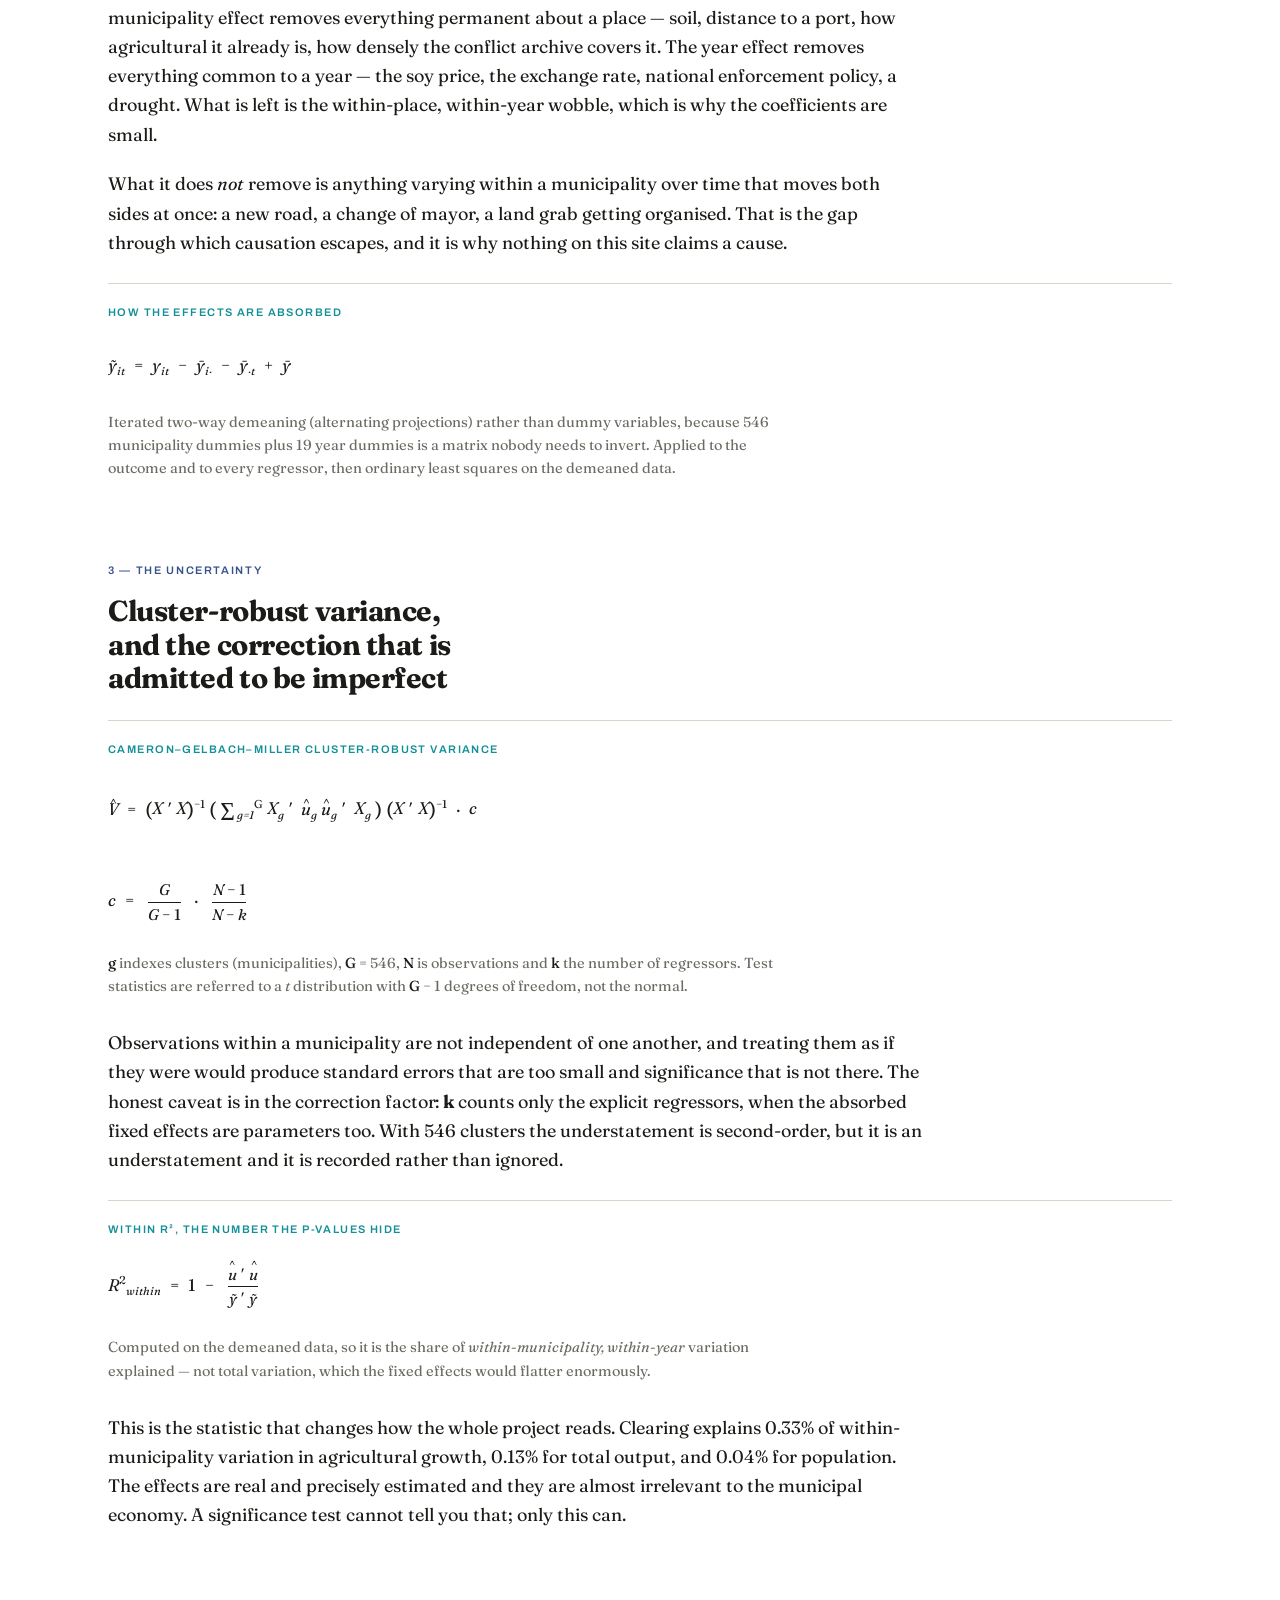
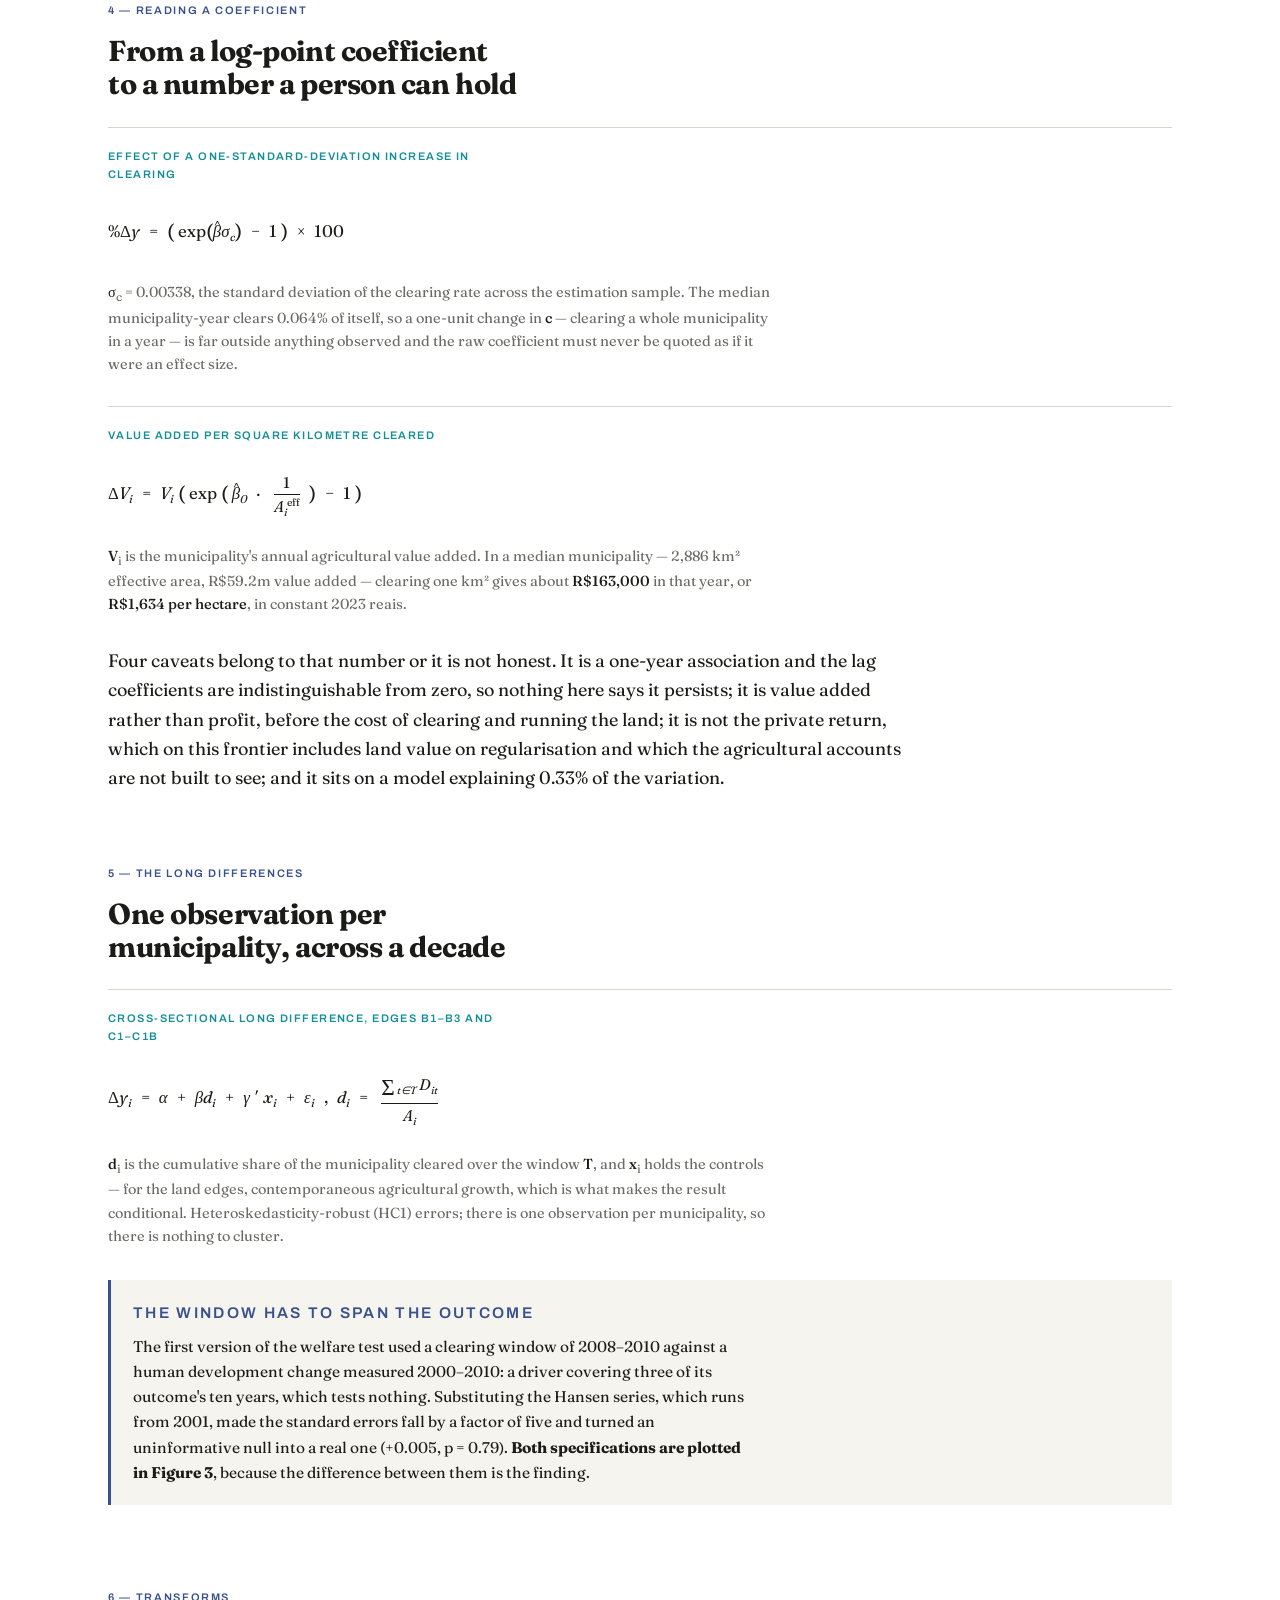
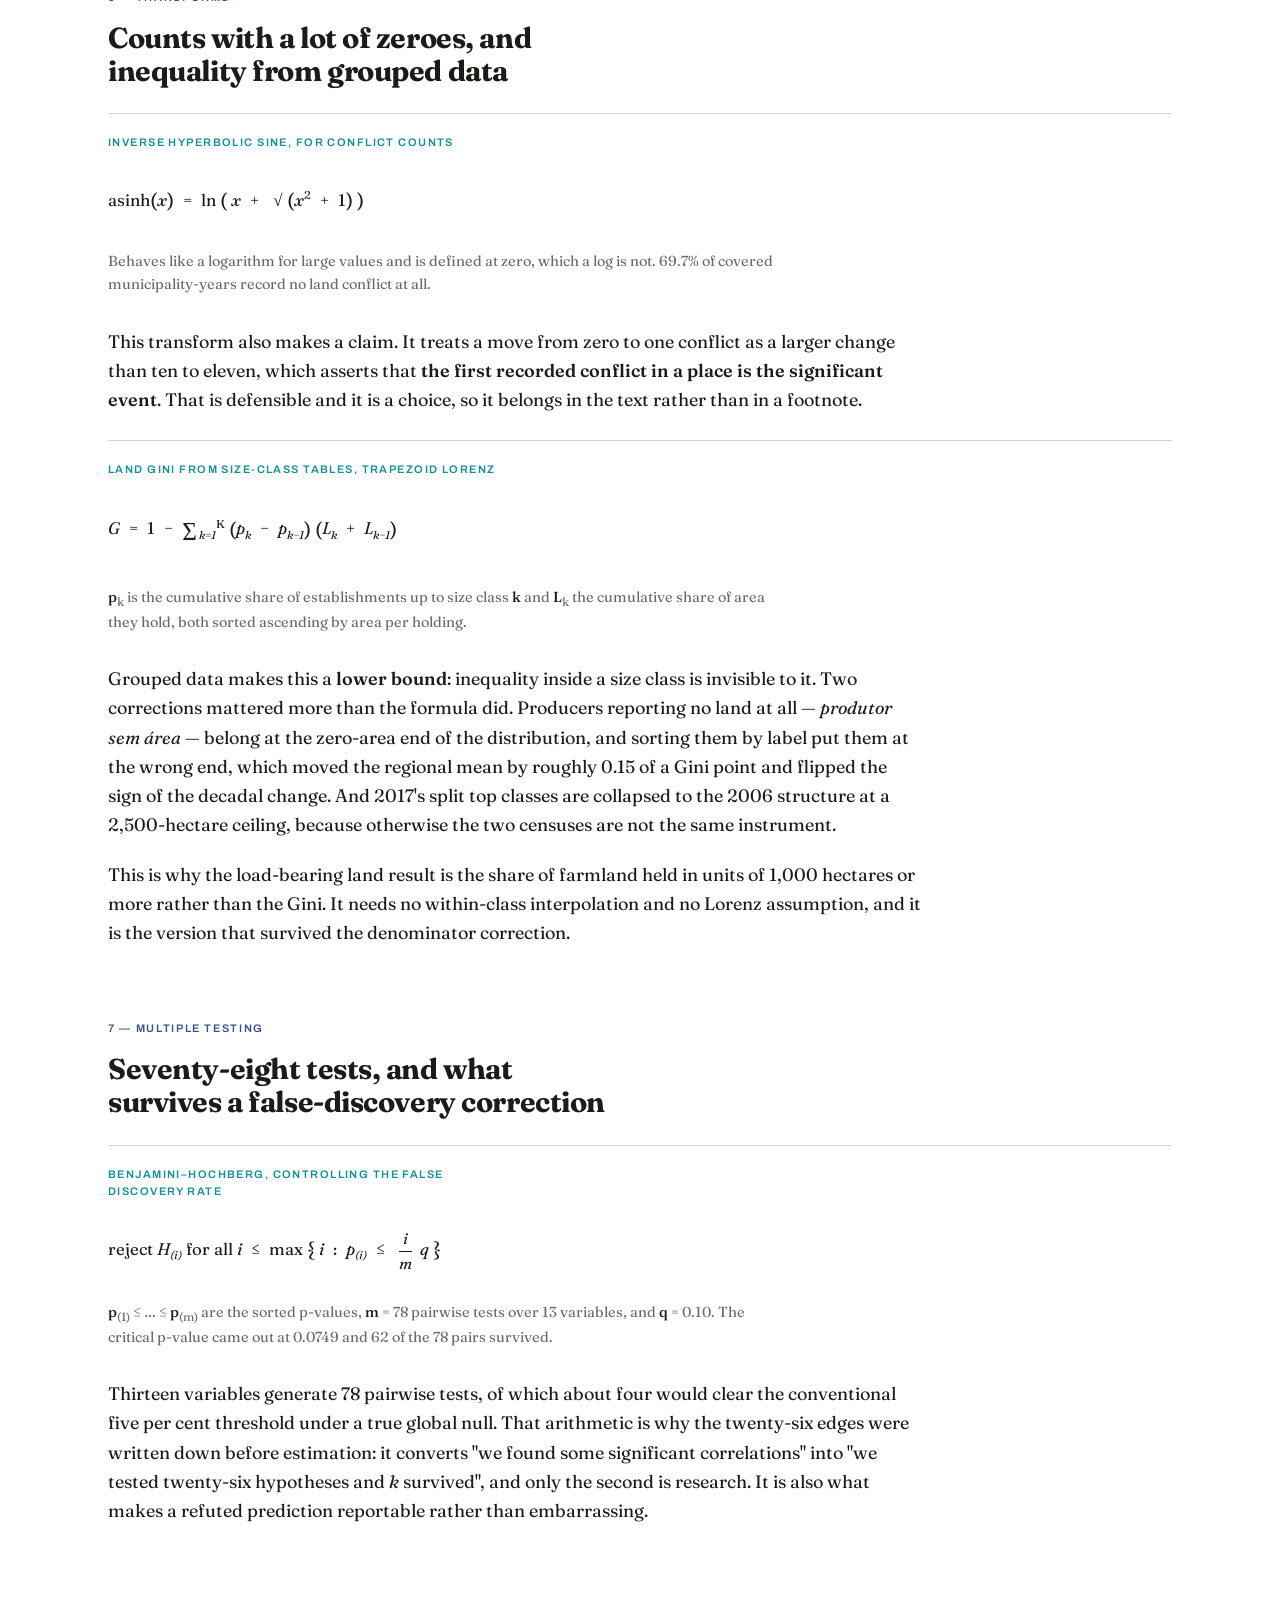
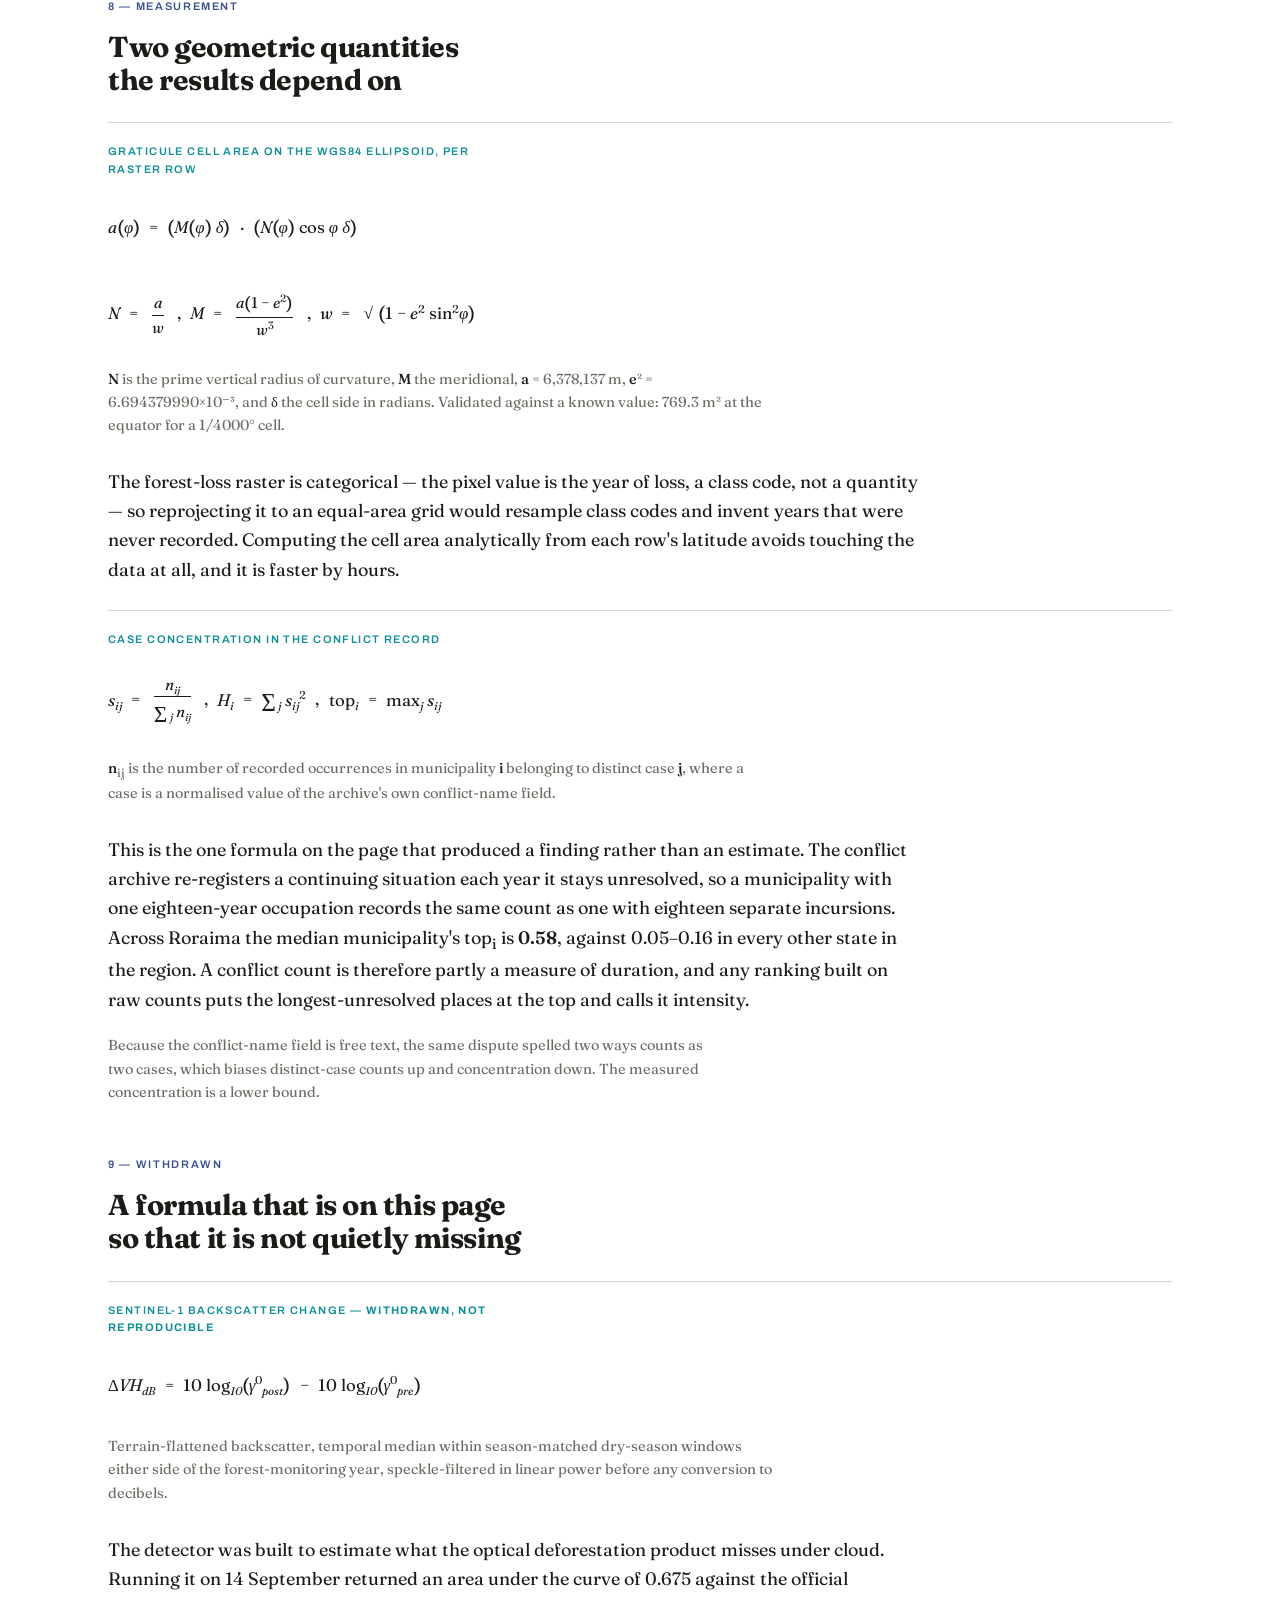
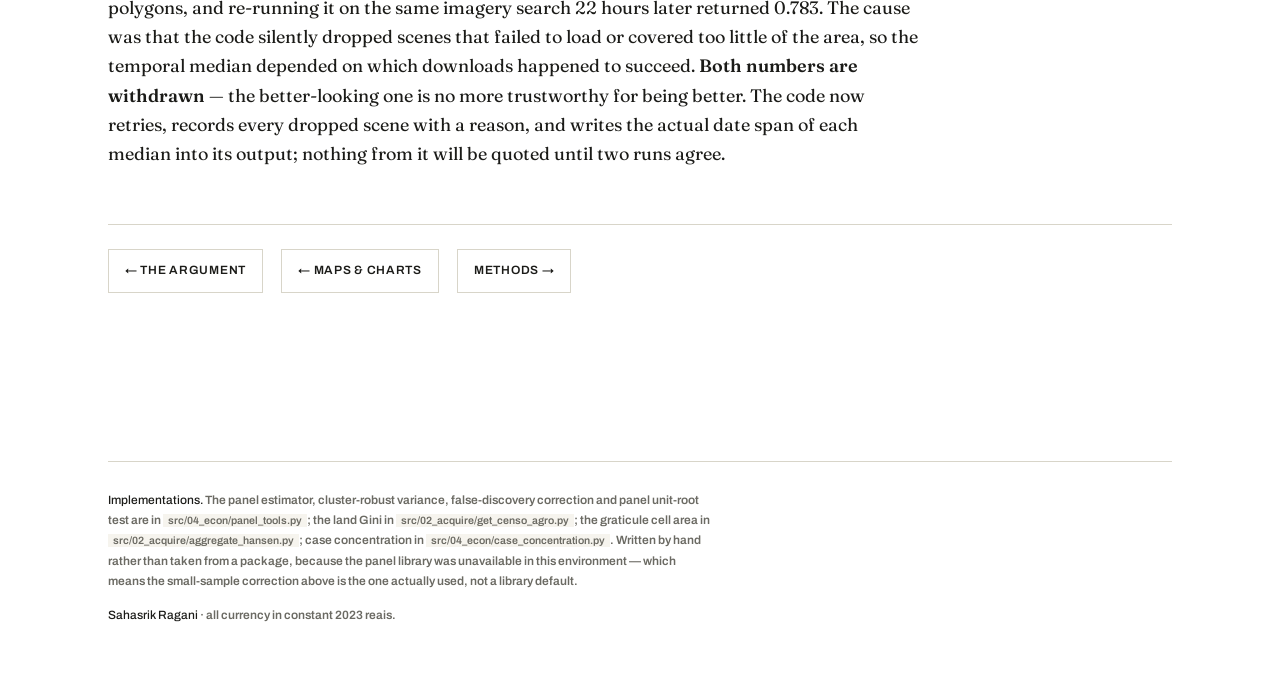
==== commit 83577bd6: "Reskin site in Gloss Atlas and add two time-series animations Fraunces + Archivo type, new colour to" ====
--- a/formulas.html
+++ b/formulas.html
@@ -7,7 +7,9 @@
 <meta name="description" content="Every equation used in the Amazon decoupling panel, written out: the fixed-effects specification, cluster-robust errors, the land Gini, the transforms and the corrections.">
 <link rel="preconnect" href="https://fonts.googleapis.com">
 <link rel="preconnect" href="https://fonts.gstatic.com" crossorigin>
-<link rel="stylesheet" href="https://fonts.googleapis.com/css2?family=Archivo:wght@400;500;600;700&family=Archivo+Black&family=IBM+Plex+Mono:wght@400;500&display=swap">
+<link rel="stylesheet" href="https://fonts.googleapis.com/css2?family=Fraunces:ital,opsz,wght@0,9..144,400;0,9..144,600;0,9..144,700;1,9..144,400;1,9..144,600;1,9..144,700&family=Archivo:wght@400;500;600;700&display=swap">
+<link rel="icon" type="image/png" sizes="32x32" href="assets/favicon-32.png">
+<link rel="apple-touch-icon" sizes="180x180" href="assets/favicon-180.png">
 <link rel="stylesheet" href="assets/style.css">
 </head>
 <body>
--- a/assets/style.css
+++ b/assets/style.css
@@ -1,33 +1,32 @@
 /* ---------------------------------------------------------------------------
-   Amazon decoupling — site style
-   House style, 2026-09 revision: plain white ground (viz_theme.BG = #FFFFFF),
-   Archivo, viridis accents. The figures are rendered on the same white, so a
-   figure sits on the page with no visible plate edge. Single theme by
-   deliberate choice: the PNGs have a baked-in white ground and a dark mode
-   would fight every one of them.
+   Amazon decoupling — site style, Gloss Atlas (2026-10 revision).
+   Serif speaks, sans works: Fraunces for headings, subtitles and the findings;
+   Archivo for labels, navigation, captions and numbers. White ground so the
+   figures sit on the page with no plate edge; colour tokens match viz_theme.
 --------------------------------------------------------------------------- */
 
 :root{
   color-scheme: light;
-
-  /* ground + ink: taken from viz_theme.py so page and figures agree exactly */
   --bg:#FFFFFF;
-  --panel:#EDEBE2;          /* viz_theme.PANEL_BG — insets, callouts */
-  --ink:#1B1B18;            /* viz_theme.TEXT */
+  --panel:#F6F4EE;          /* viz_theme.PANEL */
+  --ink:#1B1B18;            /* viz_theme.INK */
   --muted:#6B6A63;          /* viz_theme.MUTED */
-  --grid:#D8D5C9;           /* viz_theme.GRID — rules and hairlines */
-  --grid-soft:#EAE8E0;
-
-  /* viridis, sampled: the same ramp the maps use */
-  --v-deep:#440154;
-  --v-blue:#3B528B;
-  --v-teal:#21918C;
-  --v-lime:#5EC962;
-
+  --grid:#D8D5C9;           /* viz_theme.GRID */
+  --grid-soft:#ECEAE3;
+  --highlight:#3A528B;      /* viz_theme.HIGHLIGHT: the subject */
+  --aqua:#138F98;           /* POP aqua */
+  --pink:#E0447F;           /* POP bubblegum */
+  --tint:#ECE6FB;           /* TINT lilac, for callouts */
+  /* kept so older rules resolve to the new palette */
+  --v-deep:var(--highlight);
+  --v-blue:var(--highlight);
+  --v-teal:var(--aqua);
+  --v-lime:#5E9E1F;
+  --serif:"Fraunces",Georgia,"Times New Roman",serif;
+  --sans:"Archivo","Helvetica Neue",Arial,sans-serif;
   --measure:68ch;
   --maxw:1120px;
-
-  --fs-body:17px;
+  --fs-body:18px;
 }
 
 *{box-sizing:border-box}
@@ -38,7 +37,7 @@
   margin:0;
   background:var(--bg);
   color:var(--ink);
-  font-family:"Archivo","Helvetica Neue",Arial,sans-serif;
+  font-family:var(--serif);font-optical-sizing:auto;
   font-size:var(--fs-body);
   line-height:1.62;
   -webkit-font-smoothing:antialiased;
@@ -54,12 +53,12 @@
   padding-top:18px;padding-bottom:18px;
 }
 .nav .mark{
-  font-family:"Archivo Black","Archivo",sans-serif;
+  font-family:var(--serif);font-weight:700;
   font-size:14px;letter-spacing:-.01em;text-decoration:none;color:var(--ink);
   margin-right:6px;
 }
 .nav a.page{
-  font-family:"IBM Plex Mono",ui-monospace,Menlo,monospace;
+  font-family:var(--sans);font-weight:600;
   font-size:12px;letter-spacing:.08em;text-transform:uppercase;
   color:var(--muted);text-decoration:none;
   padding-bottom:3px;border-bottom:2px solid transparent;
@@ -70,21 +69,22 @@
 /* ---------- masthead ---------- */
 header.mast{padding:60px 0 38px;border-bottom:1px solid var(--grid)}
 .eyebrow{
-  font-family:"IBM Plex Mono",ui-monospace,monospace;
+  font-family:var(--sans);font-weight:600;
   font-size:11.5px;letter-spacing:.14em;text-transform:uppercase;
   color:var(--muted);margin:0 0 18px;
 }
 h1{
-  font-family:"Archivo Black","Archivo",sans-serif;font-weight:400;
+  font-family:var(--serif);font-weight:700;font-optical-sizing:auto;
   font-size:clamp(2.05rem,5vw,3.4rem);line-height:1.04;letter-spacing:-.022em;
   margin:0 0 16px;text-wrap:balance;max-width:20ch;
 }
 h1 .sub{
   display:block;color:var(--muted);font-size:.42em;line-height:1.32;
+  font-style:italic;font-weight:400;
   letter-spacing:-.004em;margin-top:.6em;max-width:36ch;
 }
 .byline{
-  font-family:"IBM Plex Mono",ui-monospace,monospace;
+  font-family:var(--sans);font-weight:600;
   font-size:12.5px;color:var(--muted);margin:20px 0 0;
 }
 .byline b{color:var(--ink);font-weight:500}
@@ -93,18 +93,18 @@
 main{padding-bottom:96px}
 section{padding-top:52px}
 h2{
-  font-family:"Archivo Black","Archivo",sans-serif;font-weight:400;
+  font-family:var(--serif);font-weight:700;font-optical-sizing:auto;
   font-size:clamp(1.32rem,2.5vw,1.8rem);line-height:1.16;
   letter-spacing:-.015em;margin:0 0 6px;max-width:26ch;text-wrap:balance;
 }
 h3{
-  font-family:"Archivo","Helvetica Neue",sans-serif;font-weight:700;
+  font-family:var(--serif);font-weight:600;font-style:italic;
   font-size:1.06rem;line-height:1.3;margin:34px 0 8px;max-width:40ch;
 }
 .beat{
-  font-family:"IBM Plex Mono",ui-monospace,monospace;
+  font-family:var(--sans);font-weight:600;
   font-size:11px;letter-spacing:.15em;text-transform:uppercase;
-  color:var(--v-teal);margin:0 0 14px;
+  color:var(--highlight);margin:0 0 14px;
 }
 p{max-width:var(--measure);margin:0 0 1.15em}
 a{color:var(--v-deep);text-underline-offset:2px}
@@ -118,13 +118,13 @@
   border-top:2px solid var(--ink);border-bottom:1px solid var(--grid);
 }
 .finding .says{
-  font-family:"Archivo","Helvetica Neue",sans-serif;font-weight:600;
+  font-family:var(--serif);font-weight:600;
   font-size:clamp(1.08rem,2.1vw,1.34rem);line-height:1.42;
   letter-spacing:-.008em;max-width:46ch;margin:0 0 16px;text-wrap:pretty;
 }
 .finding .stat{
   display:flex;flex-wrap:wrap;gap:8px 30px;
-  font-family:"IBM Plex Mono",ui-monospace,monospace;
+  font-family:var(--sans);font-weight:600;
   font-size:12.5px;color:var(--muted);font-variant-numeric:tabular-nums;
 }
 .finding .stat b{color:var(--ink);font-weight:500}
@@ -132,12 +132,14 @@
 
 /* ---------- figures ---------- */
 figure{margin:36px 0 42px}
-figure img{
+figure img,figure video{
   display:block;width:100%;height:auto;
-  border:1px solid var(--grid-soft);
-}
+  border:1px solid var(--grid-soft);background:var(--bg);
+}
+figure.motion{margin:40px 0 46px}
+figure.motion video{max-width:880px}
 figcaption{
-  font-family:"IBM Plex Mono",ui-monospace,monospace;
+  font-family:var(--sans);font-weight:600;
   font-size:12px;line-height:1.55;color:var(--muted);
   padding-top:12px;margin-top:11px;border-top:1px solid var(--grid);
   max-width:92ch;
@@ -152,7 +154,7 @@
   border-bottom:1px solid var(--grid-soft);vertical-align:top;
 }
 th{
-  font-family:"IBM Plex Mono",ui-monospace,monospace;
+  font-family:var(--sans);font-weight:600;
   font-size:11px;letter-spacing:.09em;text-transform:uppercase;
   color:var(--muted);font-weight:500;border-bottom:1px solid var(--grid);
 }
@@ -162,7 +164,7 @@
 /* ---------- callout ---------- */
 .note{
   margin:32px 0;padding:20px 22px;background:var(--panel);
-  border-left:3px solid var(--v-teal);
+  border-left:3px solid var(--highlight);
 }
 .note p{max-width:62ch;margin-bottom:.7em;font-size:15.5px}
 .note p:last-child{margin-bottom:0}
@@ -174,7 +176,7 @@
   margin:26px 0 30px;padding:20px 0 0;border-top:1px solid var(--grid);
 }
 .formula .name{
-  font-family:"IBM Plex Mono",ui-monospace,monospace;
+  font-family:var(--sans);font-weight:600;
   font-size:11px;letter-spacing:.13em;text-transform:uppercase;
   color:var(--v-teal);margin:0 0 12px;
 }
@@ -187,7 +189,7 @@
 }
 .where b{color:var(--ink);font-weight:500;font-style:normal}
 .where code,p code,td code,li code{
-  font-family:"IBM Plex Mono",ui-monospace,monospace;
+  font-family:var(--sans);font-weight:600;
   font-size:.88em;background:var(--panel);padding:1px 5px;
 }
 
@@ -198,7 +200,7 @@
 /* ---------- footer ---------- */
 footer{
   margin-top:72px;padding:28px 0 60px;border-top:1px solid var(--grid);
-  font-family:"IBM Plex Mono",ui-monospace,monospace;
+  font-family:var(--sans);font-weight:600;
   font-size:12px;line-height:1.7;color:var(--muted);
 }
 footer b{color:var(--ink);font-weight:500}
@@ -210,7 +212,7 @@
   margin-top:56px;padding-top:24px;border-top:1px solid var(--grid);
 }
 .pager a{
-  font-family:"IBM Plex Mono",ui-monospace,monospace;
+  font-family:var(--sans);font-weight:600;
   font-size:12px;letter-spacing:.06em;text-transform:uppercase;
   text-decoration:none;color:var(--ink);
   border:1px solid var(--grid);padding:11px 16px;
@@ -232,7 +234,7 @@
    portable (a math library's web fonts are blocked in some embed contexts).
 --------------------------------------------------------------------------- */
 .math{
-  font-family:"Iowan Old Style","Palatino Linotype",Palatino,Georgia,serif;
+  font-family:var(--serif);
   line-height:2.1;
   color:var(--ink);
 }
@@ -253,3 +255,9 @@
   content:"^";position:absolute;left:50%;top:-.62em;
   transform:translateX(-50%);font-size:.85em;font-style:normal;
 }
+
+/* the house rule: proper type for numbers in running text */
+.finding .stat,td.num{font-family:var(--sans);font-weight:500}
+blockquote,.pull{font-family:var(--serif);font-style:italic}
+.eyebrow,.beat,.byline{max-width:none}
+h2{margin-bottom:14px}
